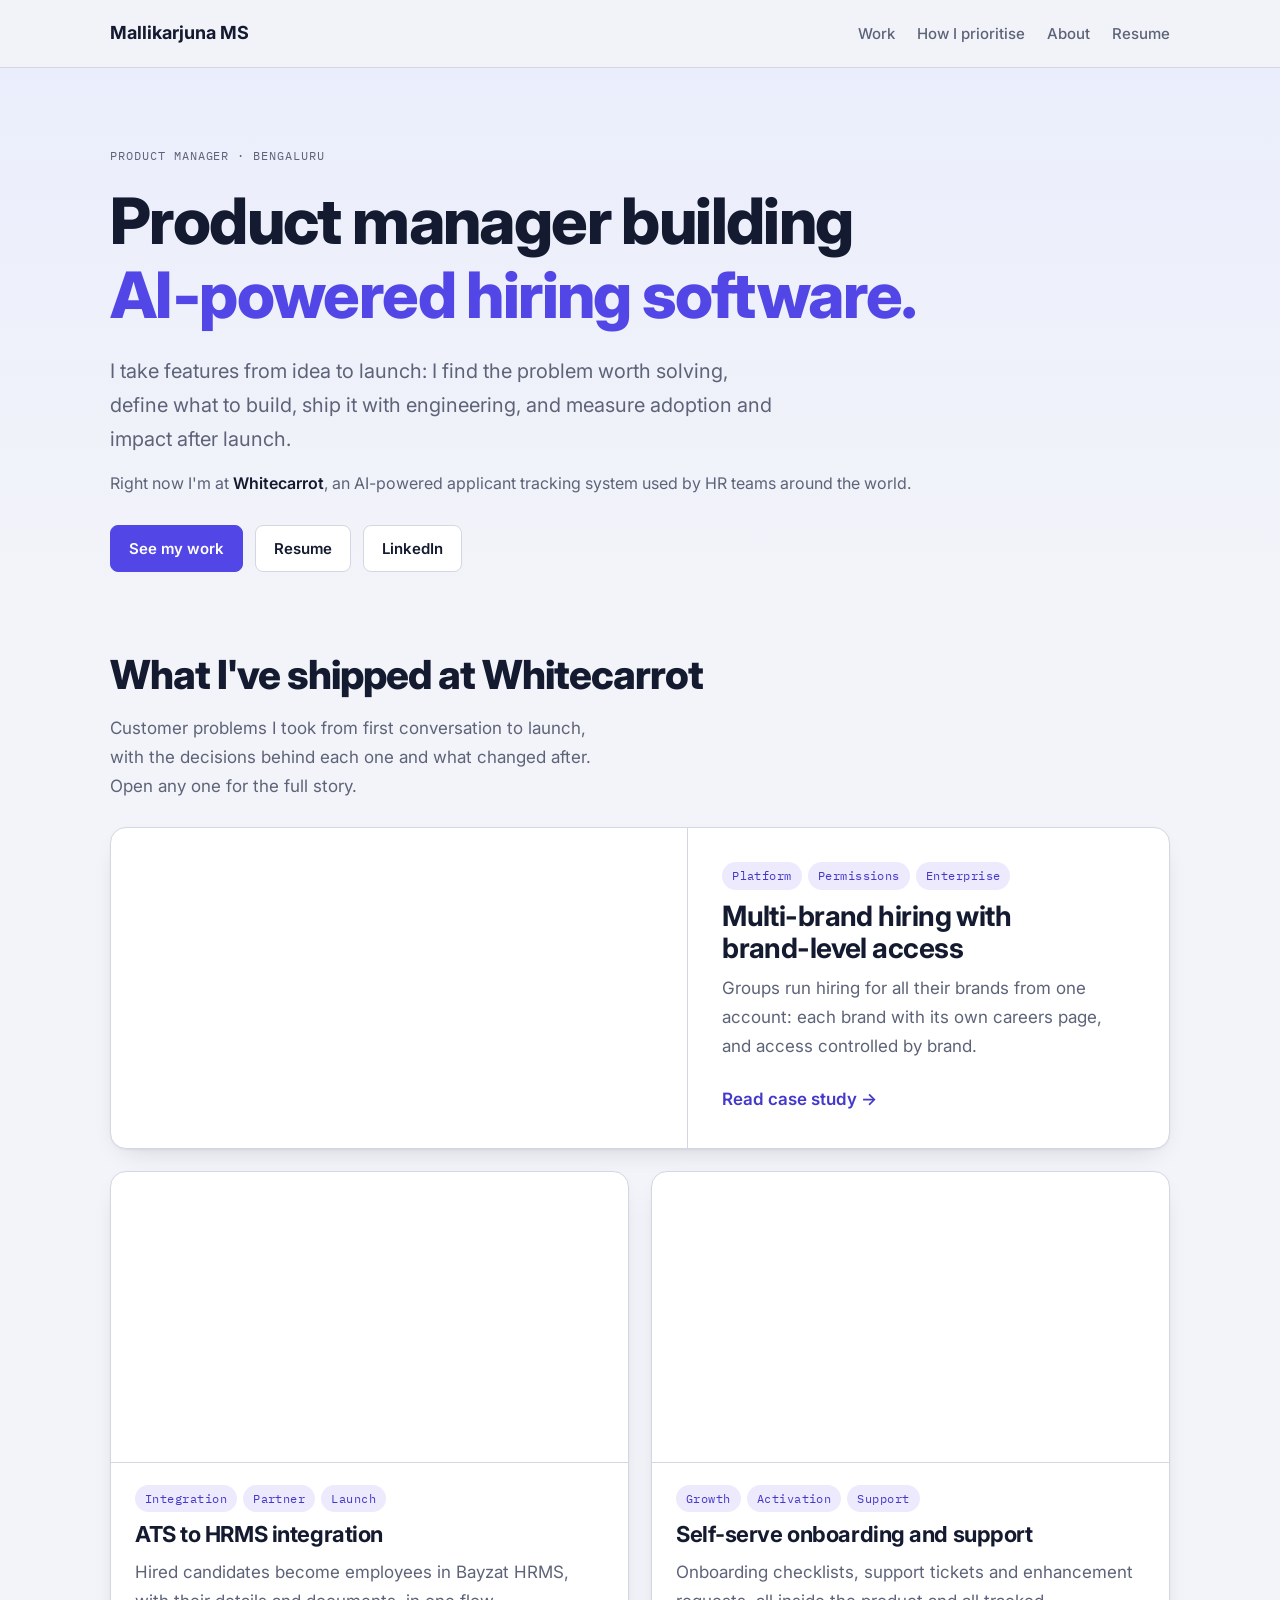
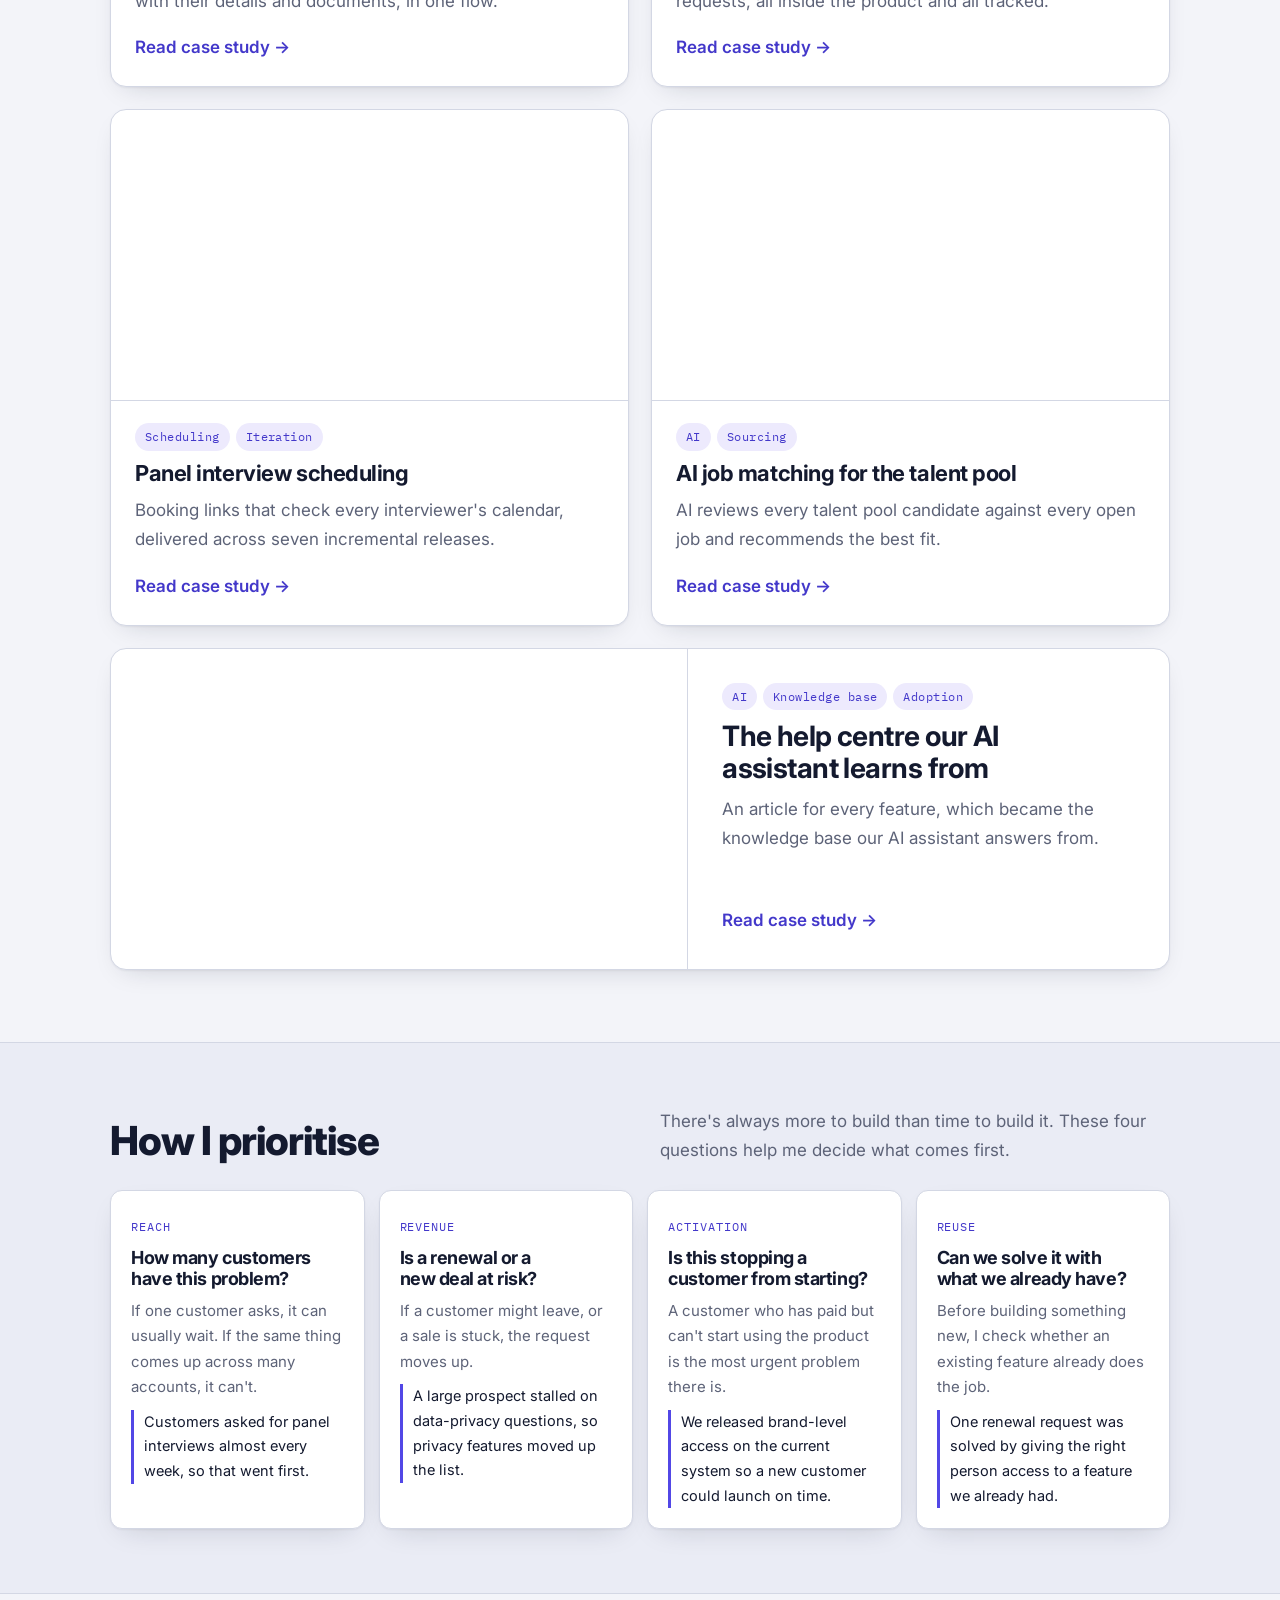
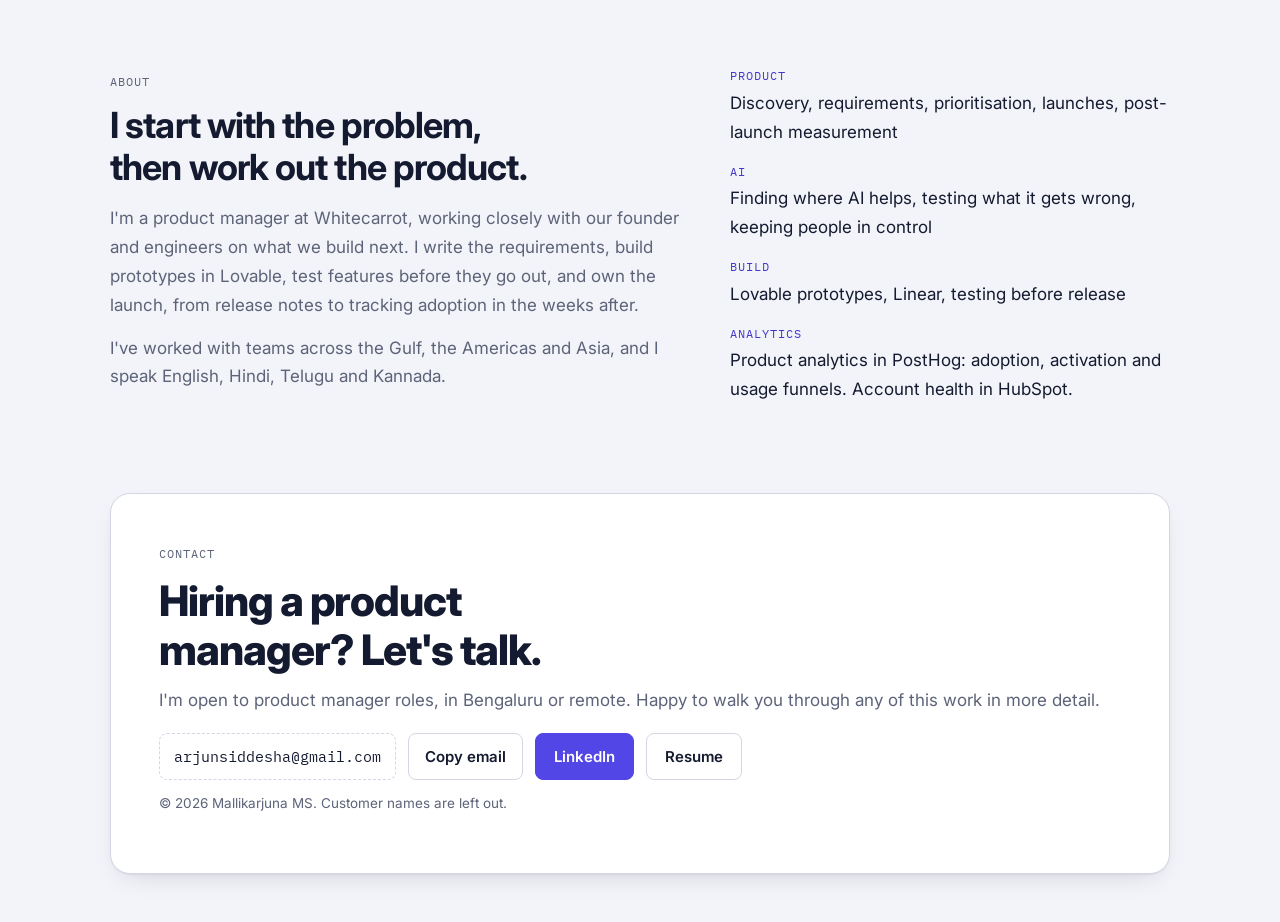
==== index.html @ 6dfa996e "Add files via upload" ====
<!doctype html>
<html lang="en"><head><meta charset="utf-8"><meta name="viewport" content="width=device-width, initial-scale=1, viewport-fit=cover">
<title>Mallikarjuna MS · Product Manager</title>
<meta name="claude:viewport-fit-sides" content="cover">
<meta name="description" content="Product manager building AI-powered hiring software.">
<link rel="preconnect" href="https://fonts.googleapis.com"><link rel="stylesheet" href="https://fonts.googleapis.com/css2?family=Inter:wght@400;500;600;700;800&family=IBM+Plex+Mono:wght@500&display=swap"><link rel="stylesheet" href="style.css">
</head><body><header class="top"><div class="wrap"><nav>
  <a class="me" href="index.html">Mallikarjuna MS</a>
  <ul>
    <li><a href="index.html#work">Work</a></li>
    <li><a href="index.html#prioritise">How I prioritise</a></li>
    <li><a href="index.html#about">About</a></li>
    <li><a href="resume.pdf">Resume</a></li>
  </ul>
</nav></div></header>
<main class="wrap">
<div class="hero">
  <span class="label">Product Manager · Bengaluru</span>
  <h1 style="margin-top:16px">Product manager building <em>AI&#8209;powered hiring software.</em></h1>
  <p class="lede">I take features from idea to launch: I find the problem worth solving, define what to build, ship it with engineering, and measure adoption and impact after launch.</p>
  <p class="now">Right now I'm at <b>Whitecarrot</b>, an AI-powered applicant tracking system used by HR teams around the world.</p>
  <div class="links">
    <a class="btn solid" href="#work">See my work</a>
    <a class="btn" href="resume.pdf">Resume</a>
    <a class="btn" href="https://www.linkedin.com/in/msmallikarjuna/">LinkedIn</a>
  </div>
</div>

<section id="work" style="padding-top:24px">
  <div class="sec-head"><h2>What I've shipped at Whitecarrot</h2><p>Customer problems I took from first conversation to launch, with the decisions behind each one and what changed after. Open any one for the full story.</p></div>
  <div class="cards">
<a class="card feature" href="multi-brand.html"><div class="pic has-img" style="background-image:url(img/brand-1.png)"></div><div class="txt"><div class="tags"><span class="tag">Platform</span><span class="tag">Permissions</span><span class="tag">Enterprise</span></div><h3>Multi-brand hiring with brand-level access</h3><p>Groups run hiring for all their brands from one account: each brand with its own careers page, and access controlled by brand.</p><span class="more">Read case study →</span></div></a>
<a class="card" href="hrms-integration.html"><div class="pic has-img" style="background-image:url(img/hrms-1.png)"></div><div class="txt"><div class="tags"><span class="tag">Integration</span><span class="tag">Partner</span><span class="tag">Launch</span></div><h3>ATS to HRMS integration</h3><p>Hired candidates become employees in Bayzat HRMS, with their details and documents, in one flow.</p><span class="more">Read case study →</span></div></a>
<a class="card" href="self-serve-onboarding.html"><div class="pic has-img" style="background-image:url(img/onb-1.png)"></div><div class="txt"><div class="tags"><span class="tag">Growth</span><span class="tag">Activation</span><span class="tag">Support</span></div><h3>Self-serve onboarding and support</h3><p>Onboarding checklists, support tickets and enhancement requests, all inside the product and all tracked.</p><span class="more">Read case study →</span></div></a>
<a class="card" href="panel-scheduling.html"><div class="pic has-img" style="background-image:url(img/booking-2.png)"></div><div class="txt"><div class="tags"><span class="tag">Scheduling</span><span class="tag">Iteration</span></div><h3>Panel interview scheduling</h3><p>Booking links that check every interviewer's calendar, delivered across seven incremental releases.</p><span class="more">Read case study →</span></div></a>
<a class="card" href="ai-job-matching.html"><div class="pic has-img" style="background-image:url(img/match-2.png)"></div><div class="txt"><div class="tags"><span class="tag">AI</span><span class="tag">Sourcing</span></div><h3>AI job matching for the talent pool</h3><p>AI reviews every talent pool candidate against every open job and recommends the best fit.</p><span class="more">Read case study →</span></div></a>
<a class="card feature" href="help-centre.html"><div class="pic has-img" style="background-image:url(img/help-2.png)"></div><div class="txt"><div class="tags"><span class="tag">AI</span><span class="tag">Knowledge base</span><span class="tag">Adoption</span></div><h3>The help centre our AI assistant learns from</h3><p>An article for every feature, which became the knowledge base our AI assistant answers from.</p><span class="more">Read case study →</span></div></a>
  </div>
</section>

</main>
<div class="band"><div class="wrap"><section id="prioritise" style="padding-top:64px">
  <div class="sec-head"><h2>How I prioritise</h2><p>There's always more to build than time to build it. These four questions help me decide what comes first.</p></div>
  <div class="rules">
    <div class="rule"><span class="label">Reach</span><h3>How many customers have this problem?</h3><p>If one customer asks, it can usually wait. If the same thing comes up across many accounts, it can't.</p><p class="eg">Customers asked for panel interviews almost every week, so that went first.</p></div>
    <div class="rule"><span class="label">Revenue</span><h3>Is a renewal or a new deal at risk?</h3><p>If a customer might leave, or a sale is stuck, the request moves up.</p><p class="eg">A large prospect stalled on data-privacy questions, so privacy features moved up the list.</p></div>
    <div class="rule"><span class="label">Activation</span><h3>Is this stopping a customer from starting?</h3><p>A customer who has paid but can't start using the product is the most urgent problem there is.</p><p class="eg">We released brand-level access on the current system so a new customer could launch on time.</p></div>
    <div class="rule"><span class="label">Reuse</span><h3>Can we solve it with what we already have?</h3><p>Before building something new, I check whether an existing feature already does the job.</p><p class="eg">One renewal request was solved by giving the right person access to a feature we already had.</p></div>
  </div>
</section>

</div></div>
<main class="wrap">
<section id="about">
  <div class="about">
    <div>
      <span class="label">About</span>
      <h2 style="font-size:clamp(26px,3.6vw,36px);margin:10px 0 16px">I start with the problem, then work out the product.</h2>
      <p>I'm a product manager at Whitecarrot, working closely with our founder and engineers on what we build next. I write the requirements, build prototypes in Lovable, test features before they go out, and own the launch, from release notes to tracking adoption in the weeks after.</p>
      <p>I've worked with teams across the Gulf, the Americas and Asia, and I speak English, Hindi, Telugu and Kannada.</p>
    </div>
    <dl>
      <div><dt>Product</dt><dd>Discovery, requirements, prioritisation, launches, post-launch measurement</dd></div>
      <div><dt>AI</dt><dd>Finding where AI helps, testing what it gets wrong, keeping people in control</dd></div>
      <div><dt>Build</dt><dd>Lovable prototypes, Linear, testing before release</dd></div>
      <div><dt>Analytics</dt><dd>Product analytics in PostHog: adoption, activation and usage funnels. Account health in HubSpot.</dd></div>
    </dl>
  </div>
</section>
</main>
<footer id="contact"><div class="wrap end">
  <span class="label">Contact</span>
  <h2 style="margin-top:10px">Hiring a product manager? Let's talk.</h2>
  <p>I'm open to product manager roles, in Bengaluru or remote. Happy to walk you through any of this work in more detail.</p>
  <div class="contact">
    <span class="email" id="email">arjunsiddesha@gmail.com</span>
    <button class="copy" id="copyBtn" type="button">Copy email</button>
    <a class="btn solid" href="https://www.linkedin.com/in/msmallikarjuna/">LinkedIn</a>
    <a class="btn" href="resume.pdf">Resume</a>
  </div>
  <p class="fine">© 2026 Mallikarjuna MS. Customer names are left out.</p>
</div></footer>
<script>
(function(){var b=document.getElementById('copyBtn');if(!b)return;var el=document.getElementById('email');
b.addEventListener('click',function(){function done(){b.textContent='Copied';setTimeout(function(){b.textContent='Copy email'},1600)}
function fb(){var r=document.createRange();r.selectNodeContents(el);var s=getSelection();s.removeAllRanges();s.addRange(r);b.textContent='Selected'}
try{navigator.clipboard.writeText(el.textContent).then(done,fb)}catch(e){fb()}});})();
</script></body></html>
---- style.css ----
/* Layout: home = hero, project card grid, short sections. Case pages = narrow reading column
   with a sticky "On this page" list on wide screens. Paper and teal. */
:root {
  --bg: #f3f4f9;
  --band: #eaecf5;
  --surface: #ffffff;
  --ink: #141a2f;
  --muted: #5d6378;
  --line: #d3d7e4;
  --teal: #5247e6;
  --teal-ink: #4338ca;
  --tint: #edeafd;
  --sky: #e9edfc;
  --amber-tint: #fff3d1;
  --amber: #d98a00;
  --shadow: 0 1px 2px rgba(20,26,47,.05), 0 10px 28px -14px rgba(20,26,47,.22);
  --head: "Inter", system-ui, -apple-system, "Segoe UI", sans-serif;
  --body: "Inter", system-ui, -apple-system, "Segoe UI", sans-serif;
  --mono: "IBM Plex Mono", ui-monospace, Menlo, monospace;
  color-scheme: light;
}

* { box-sizing: border-box; }
html { scroll-behavior: smooth; }
@media (prefers-reduced-motion: reduce) { html { scroll-behavior: auto; } }
body { margin: 0; background: var(--bg); color: var(--ink); font-family: var(--body); font-size: 17px; line-height: 1.7; }
.wrap { max-width: 1100px; margin: 0 auto; padding-left: max(20px, env(safe-area-inset-left, 0px)); padding-right: max(20px, env(safe-area-inset-right, 0px)); }
h1, h2, h3, h4 { font-family: var(--head); margin: 0; line-height: 1.15; text-wrap: balance; letter-spacing: -.015em; }
p { margin: 0 0 14px; }
a { color: var(--teal-ink); text-underline-offset: 3px; }
a:focus-visible, button:focus-visible { outline: 2px solid var(--teal); outline-offset: 3px; border-radius: 4px; }
.label { font-family: var(--mono); font-size: 12px; letter-spacing: .08em; text-transform: uppercase; color: var(--muted); }

/* nav */
.top { border-bottom: 1px solid var(--line); background: var(--bg); }
nav { display: flex; justify-content: space-between; align-items: center; gap: 16px; flex-wrap: wrap; padding-block: 18px; }
nav .me { font-family: var(--head); font-weight: 700; font-size: 18px; color: var(--ink); text-decoration: none; }
nav ul { list-style: none; margin: 0; padding: 0; display: flex; gap: 22px; flex-wrap: wrap; }
nav ul a { color: var(--muted); text-decoration: none; font-weight: 500; font-size: 15px; }
nav ul a:hover, nav ul a[aria-current] { color: var(--ink); }

.btn { display: inline-block; padding: 10px 18px; border-radius: 8px; font-weight: 600; font-size: 15px; text-decoration: none; border: 1.5px solid var(--line); color: var(--ink); background: var(--surface); }
.btn.solid { background: var(--teal); border-color: var(--teal); color: #fff; }
.btn:hover { border-color: var(--teal); }

/* hero */
.hero { padding-block: 72px 56px; }
.hero h1 { font-size: clamp(38px, 6vw, 64px); font-weight: 800; max-width: 14em; }
.hero h1 em { font-style: normal; color: var(--teal); }
.hero .lede { font-size: 20px; color: var(--muted); max-width: 34em; margin-top: 22px; }
.hero .now { font-size: 16px; color: var(--muted); margin-top: 6px; }
.hero .now b { color: var(--ink); font-weight: 600; }
.links { display: flex; gap: 12px; flex-wrap: wrap; margin-top: 28px; }

section { padding-block: 72px 0; }
.sec-head { display: flex; justify-content: space-between; align-items: end; gap: 16px; flex-wrap: wrap; margin-bottom: 26px; }
.sec-head h2 { font-size: clamp(28px, 4vw, 40px); font-weight: 800; }
.sec-head p { color: var(--muted); max-width: 30em; margin: 0; }

/* project cards */
.cards { display: grid; grid-template-columns: 1fr 1fr; gap: 22px; }
.card { display: flex; flex-direction: column; background: var(--surface); border: 1px solid var(--line); border-radius: 16px; overflow: hidden; text-decoration: none; color: var(--ink); min-width: 0; transition: border-color .15s, transform .15s; }
.card:hover { border-color: var(--teal); }
@media (prefers-reduced-motion: no-preference) { .card:hover { transform: translateY(-2px); } }
.card .pic { aspect-ratio: 16 / 9; background: var(--tint); display: grid; place-items: center; border-bottom: 1px solid var(--line); color: var(--teal-ink); font-family: var(--mono); font-size: 12px; letter-spacing: .06em; text-transform: uppercase; text-align: center; padding: 16px; }
.card .txt { padding: 22px 24px 24px; display: flex; flex-direction: column; gap: 10px; flex: 1; }
.card h3 { font-size: 22px; font-weight: 700; }
.card p { color: var(--muted); margin: 0; }
.tags { display: flex; gap: 6px; flex-wrap: wrap; }
.tag { font-family: var(--mono); font-size: 11.5px; letter-spacing: .04em; padding: 3px 9px; border-radius: 999px; background: var(--bg); border: 1px solid var(--line); color: var(--muted); }
.card .more { margin-top: auto; padding-top: 8px; font-weight: 600; color: var(--teal-ink); }
.card.feature { grid-column: 1 / -1; display: grid; grid-template-columns: 1.2fr 1fr; }
.card.feature .pic { aspect-ratio: auto; min-height: 300px; border-bottom: 0; border-right: 1px solid var(--line); }
.card.feature h3 { font-size: 28px; }
.card.feature .txt { justify-content: center; padding: 34px; }

/* prioritise */
.rules { display: grid; grid-template-columns: repeat(4, 1fr); gap: 14px; }
.rule { background: var(--surface); border: 1px solid var(--line); border-radius: 12px; padding: 20px; min-width: 0; }
.rule .label { color: var(--teal-ink); }
.rule h3 { font-size: 18px; margin: 8px 0 8px; }
.rule p { color: var(--muted); font-size: 15px; margin-bottom: 10px; }
.rule .eg { color: var(--ink); font-size: 14.5px; border-left: 3px solid var(--teal); padding-left: 10px; margin: 0; }

/* about */
.about { display: grid; grid-template-columns: minmax(0, 1.3fr) minmax(0, 1fr); gap: 48px; }
.about p { color: var(--muted); }
.about dl { margin: 0; display: grid; gap: 14px; }
.about dt { font-family: var(--mono); font-size: 12px; letter-spacing: .08em; text-transform: uppercase; color: var(--teal-ink); }
.about dd { margin: 2px 0 0; }

footer { margin-top: 96px; border-top: 1px solid var(--line); }
.end { padding-block: 56px 64px; }
.end h2 { font-size: clamp(28px, 4.4vw, 42px); font-weight: 800; max-width: 16em; }
.end p { color: var(--muted); margin-top: 12px; }
.contact { display: flex; gap: 12px; flex-wrap: wrap; align-items: center; margin-top: 18px; }
.email { font-family: var(--mono); font-size: 15px; padding: 10px 14px; border: 1px dashed var(--line); border-radius: 8px; background: var(--surface); user-select: all; }
.copy { font: inherit; font-weight: 600; font-size: 15px; padding: 10px 16px; border-radius: 8px; border: 1.5px solid var(--line); background: var(--surface); color: var(--ink); cursor: pointer; }
.copy:hover { border-color: var(--teal); }
.fine { font-size: 13.5px; color: var(--muted); margin-top: 36px; }

/* ---------- case pages ---------- */
.crumb { padding-top: 36px; font-size: 15px; }
.crumb a { text-decoration: none; font-weight: 600; }
.case-hero { padding-block: 22px 32px; max-width: 820px; }
.case-hero h1 { font-size: clamp(34px, 5.4vw, 54px); font-weight: 800; margin-top: 12px; }
.case-hero .sum { font-size: 20px; color: var(--muted); margin-top: 16px; }
.facts { display: grid; grid-template-columns: repeat(4, minmax(0, 1fr)); gap: 0; border: 1px solid var(--line); border-radius: 12px; background: var(--surface); margin-top: 26px; }
.facts div { padding: 14px 18px; border-right: 1px solid var(--line); min-width: 0; }
.facts div:last-child { border-right: 0; }
.facts dt { font-family: var(--mono); font-size: 11.5px; letter-spacing: .08em; text-transform: uppercase; color: var(--muted); }
.facts dd { margin: 4px 0 0; font-weight: 600; font-size: 15.5px; }
.facts dl { margin: 0; display: contents; }

.shot { margin: 0; }
.slot { aspect-ratio: 16 / 9; border: 1.5px dashed var(--line); border-radius: 14px; background: repeating-linear-gradient(135deg, transparent 0 14px, rgba(15,118,110,.05) 14px 28px), var(--surface); display: grid; place-items: center; text-align: center; padding: 20px; color: var(--muted); max-width: 100%; }
.slot span { font-family: var(--mono); font-size: 12px; letter-spacing: .06em; text-transform: uppercase; display: block; margin-bottom: 6px; color: var(--teal-ink); }
.slot strong { font-family: var(--head); font-size: 17px; color: var(--ink); display: block; max-width: 24em; }
.shot figcaption { font-size: 14px; color: var(--muted); margin-top: 8px; }
.shots2 { display: grid; grid-template-columns: 1fr 1fr; gap: 16px; margin: 8px 0 18px; }

.layout { display: grid; grid-template-columns: 200px minmax(0, 700px); gap: 56px; margin-top: 48px; }
.toc { position: sticky; top: 24px; align-self: start; }
.toc ol { list-style: none; margin: 10px 0 0; padding: 0; border-left: 2px solid var(--line); }
.toc li { margin: 0; }
.toc a { display: block; padding: 6px 0 6px 14px; margin-left: -2px; border-left: 2px solid transparent; color: var(--muted); text-decoration: none; font-size: 15px; }
.toc a:hover { color: var(--ink); border-left-color: var(--teal); }
.content section { padding-block: 0 44px; scroll-margin-top: 20px; }
.content h2 { font-size: 26px; font-weight: 700; margin-bottom: 14px; }
.content ul { margin: 0 0 14px; padding-left: 20px; }
.content li { margin: 6px 0; }
.content li::marker { color: var(--teal); }
.quote { font-family: var(--head); font-weight: 600; font-size: 19px; border-left: 3px solid var(--amber); padding: 2px 0 2px 16px; margin: 4px 0 16px; }
.quote small { display: block; font-family: var(--body); font-weight: 400; font-size: 14px; color: var(--muted); margin-top: 4px; }
.goal { background: var(--tint); border-radius: 12px; padding: 18px 20px; font-size: 18px; }
.goal p:last-child { margin: 0; }
.options { display: grid; gap: 10px; margin-bottom: 14px; }
.opt { display: grid; grid-template-columns: 88px 1fr; gap: 12px; background: var(--surface); border: 1px solid var(--line); border-radius: 10px; padding: 14px 16px; }
.opt .v { font-family: var(--mono); font-size: 12px; letter-spacing: .04em; text-transform: uppercase; color: var(--muted); padding-top: 3px; }
.opt.pick { border-color: var(--teal); background: var(--tint); }
.opt.pick .v { color: var(--teal-ink); }
.opt p { margin: 0; }
.opt b { display: block; }
.rulelist { counter-reset: r; list-style: none; padding: 0 !important; }
.rulelist li { counter-increment: r; display: grid; grid-template-columns: 34px 1fr; gap: 8px; margin: 12px 0 !important; }
.rulelist li::before { content: counter(r); font-family: var(--mono); font-size: 13px; color: var(--teal-ink); background: var(--tint); border-radius: 6px; width: 26px; height: 26px; display: grid; place-items: center; }
.impact { display: grid; gap: 10px; margin-bottom: 14px; }
.impact div { background: var(--surface); border: 1px solid var(--line); border-radius: 10px; padding: 14px 18px; }
.impact b { font-family: var(--head); font-size: 20px; display: block; }
.impact span { color: var(--muted); font-size: 15px; }
.lesson { background: var(--amber-tint); border-radius: 12px; padding: 18px 20px; }
.lesson ul { margin: 0; }
.next { margin-top: 24px; border-top: 1px solid var(--line); padding-top: 32px; display: flex; justify-content: space-between; gap: 16px; flex-wrap: wrap; }
.next a { display: block; text-decoration: none; color: var(--ink); background: var(--surface); border: 1px solid var(--line); border-radius: 12px; padding: 18px 22px; min-width: 0; flex: 1 1 280px; }
.next a:hover { border-color: var(--teal); }
.next a.r { text-align: right; }
.next small { display: block; font-family: var(--mono); font-size: 12px; letter-spacing: .06em; text-transform: uppercase; color: var(--muted); }
.next b { font-family: var(--head); font-size: 19px; }

@media (max-width: 900px) {
  .rules { grid-template-columns: 1fr 1fr; }
  .card.feature { grid-template-columns: 1fr; }
  .card.feature .pic { min-height: 0; aspect-ratio: 16 / 9; border-right: 0; border-bottom: 1px solid var(--line); }
  .layout { grid-template-columns: 1fr; gap: 0; margin-top: 32px; }
  .toc { position: static; margin-bottom: 32px; }
  .facts { grid-template-columns: 1fr 1fr; }
  .facts div:nth-child(2) { border-right: 0; }
  .facts div:nth-child(-n+2) { border-bottom: 1px solid var(--line); }
}
@media (max-width: 640px) {
  .cards, .rules, .about, .shots2 { grid-template-columns: 1fr; }
  .hero { padding-block: 48px 40px; }
  .opt { grid-template-columns: 1fr; gap: 4px; }
}

/* contrast pass */
body { font-weight: 400; }
.card, .rule, .facts, .impact div, .opt, .next a { box-shadow: var(--shadow); }
.card .pic { background: linear-gradient(160deg, var(--sky), var(--tint)); color: var(--teal-ink); }
.hero { position: relative; }
.band { background: var(--band); border-block: 1px solid var(--line); margin-top: 72px; }
.band > .wrap > section { padding-block: 64px; }
.tag { background: var(--tint); border-color: transparent; color: var(--teal-ink); }
.label { color: var(--muted); }
.btn { border-color: var(--line); }
.btn.solid:hover { background: #4338ca; border-color: #4338ca; }
.slot { border-color: #b9c4cd; }
.content p, .content li { color: var(--ink); }
.quote small, .shot figcaption, .impact span { color: var(--muted); }

/* Whitecarrot look */
body { background: linear-gradient(180deg, var(--sky) 0, var(--bg) 620px) no-repeat, var(--bg); color: var(--ink); -webkit-font-smoothing: antialiased; }
.top { background: transparent; }
h1, h2, h3, h4 { letter-spacing: -.025em; }
.hero h1 { font-weight: 800; }
.top { background: rgba(255,255,255,.92); }
.goal { background: var(--sky); border: 1px solid #dfe6ff; }
.opt.pick { background: var(--tint); border-color: var(--teal); }
.rulelist li::before { background: var(--tint); color: var(--teal-ink); }
.slot { background: repeating-linear-gradient(135deg, transparent 0 14px, rgba(82,71,230,.05) 14px 28px), var(--surface); }

/* design polish */
.top { position: sticky; top: 0; z-index: 30; background: rgba(243,244,249,.86); backdrop-filter: saturate(160%) blur(10px); -webkit-backdrop-filter: saturate(160%) blur(10px); }
.glance { display: grid; grid-template-columns: repeat(3, minmax(0, 1fr)); gap: 0; margin-top: 16px; background: var(--surface); border: 1px solid var(--line); border-radius: 12px; box-shadow: var(--shadow); overflow: hidden; }
.glance > div { padding: 18px 20px; border-right: 1px solid var(--line); min-width: 0; }
.glance > div:last-child { border-right: 0; background: var(--tint); }
.glance p { margin: 6px 0 0; font-size: 15.5px; line-height: 1.55; }
.glance .label { color: var(--teal-ink); }
.content h2 { display: flex; align-items: center; gap: 12px; }
.content h2::before { content: ""; width: 4px; height: 22px; border-radius: 2px; background: var(--teal); flex: none; }
.card .more { transition: gap .15s; display: inline-flex; gap: 6px; }
.card:hover .more { gap: 10px; }
.card h3 { letter-spacing: -.02em; }
.hero .label, .case-hero .tags { margin-bottom: 4px; }
.end { background: var(--surface); border: 1px solid var(--line); border-radius: 20px; box-shadow: var(--shadow); padding: 44px clamp(22px, 4vw, 48px) !important; margin-block: 0 48px; }
footer { border-top: 0; margin-top: 88px; }
footer .wrap.end { max-width: 1060px; }
.toc a:hover, .toc a:focus-visible { background: var(--tint); border-radius: 0 6px 6px 0; }
@media (max-width: 900px) { .glance { grid-template-columns: 1fr; } .glance > div { border-right: 0; border-bottom: 1px solid var(--line); } .glance > div:last-child { border-bottom: 0; } }

/* real screenshots */
.shot-img { display: block; width: 100%; height: auto; border-radius: 14px; border: 1px solid var(--line); box-shadow: var(--shadow); background: var(--surface); }
.shots2 { align-items: start; }
.card .pic.has-img { background-size: cover; background-position: top left; background-repeat: no-repeat; }
.card.feature .pic.has-img { min-height: 320px; }

.shots2 { grid-template-columns: 1fr !important; gap: 22px; }
.shots2 .shot-img { max-height: 620px; width: auto; max-width: 100%; margin: 0 auto; }

.shot-img{max-height:620px;width:auto!important;max-width:100%;margin-left:auto;margin-right:auto;display:block}

h3.sub{font-size:17px;margin:26px 0 8px;letter-spacing:-.01em}
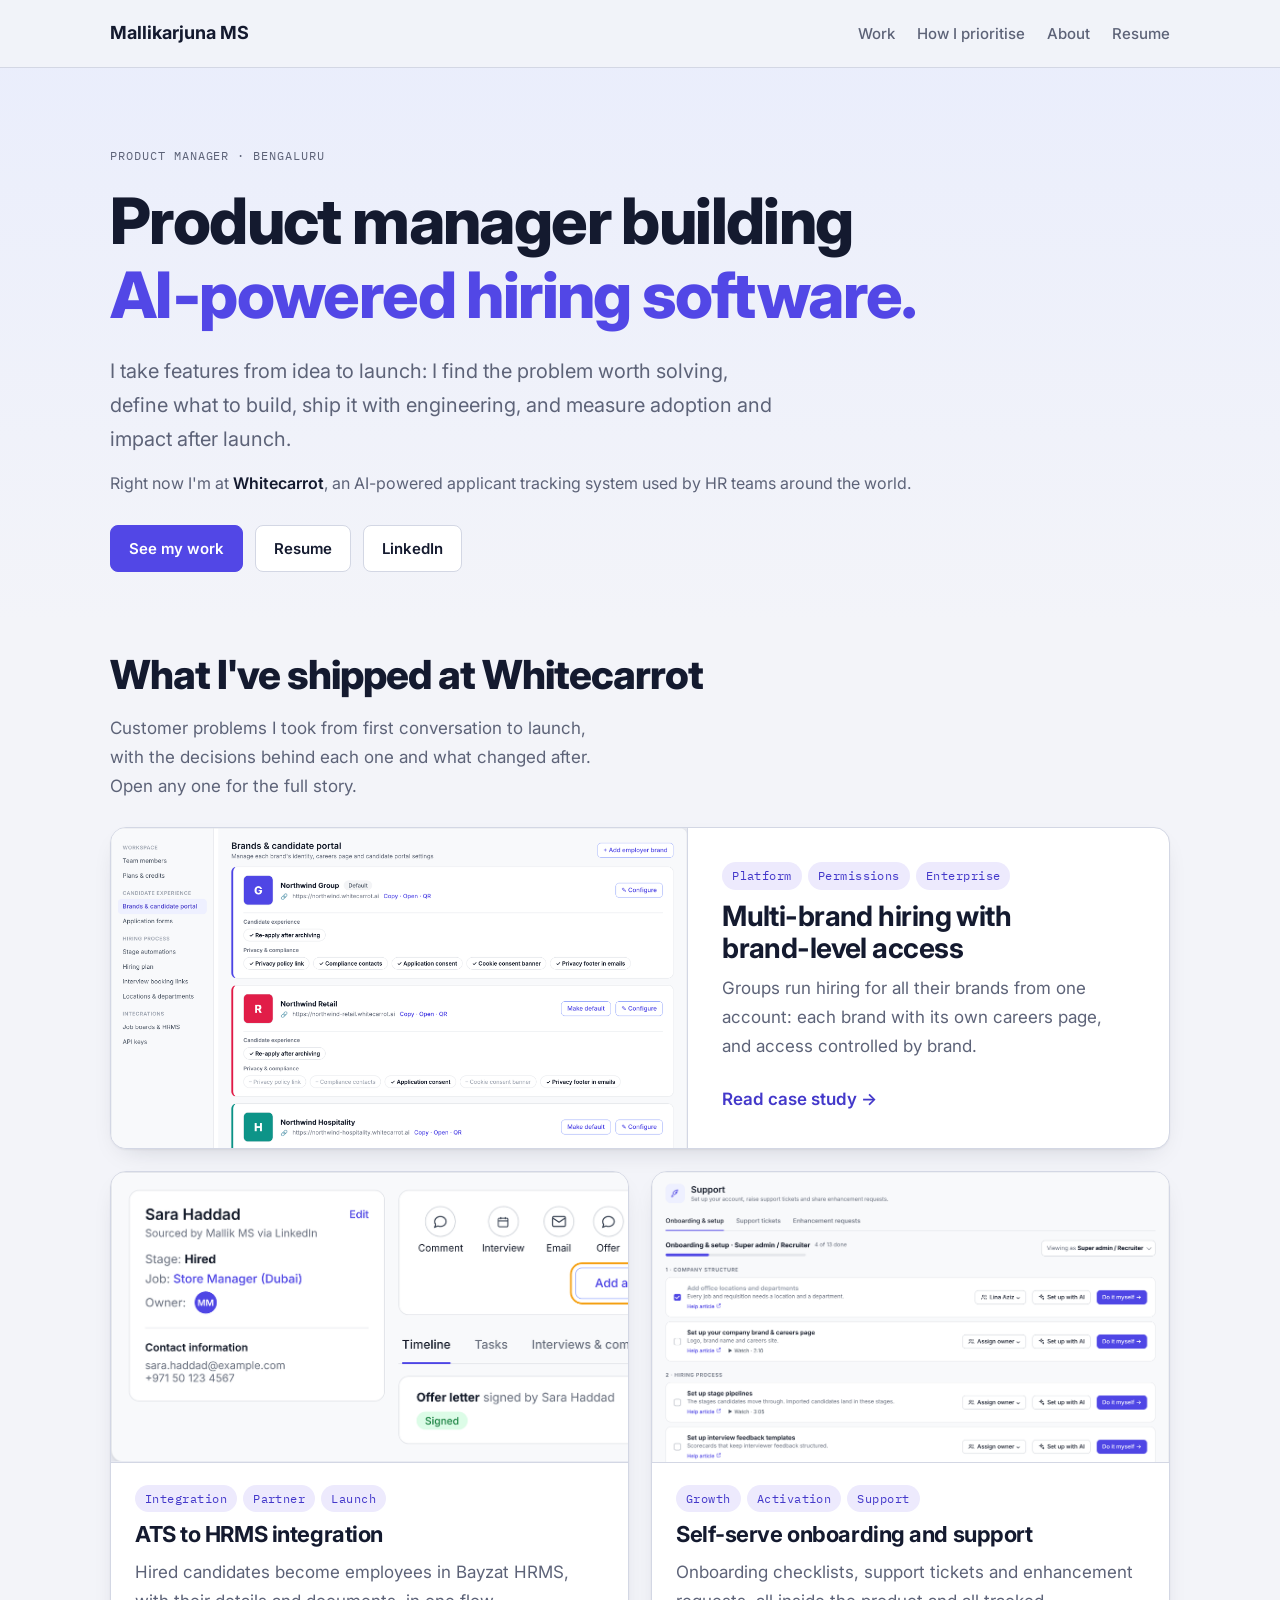
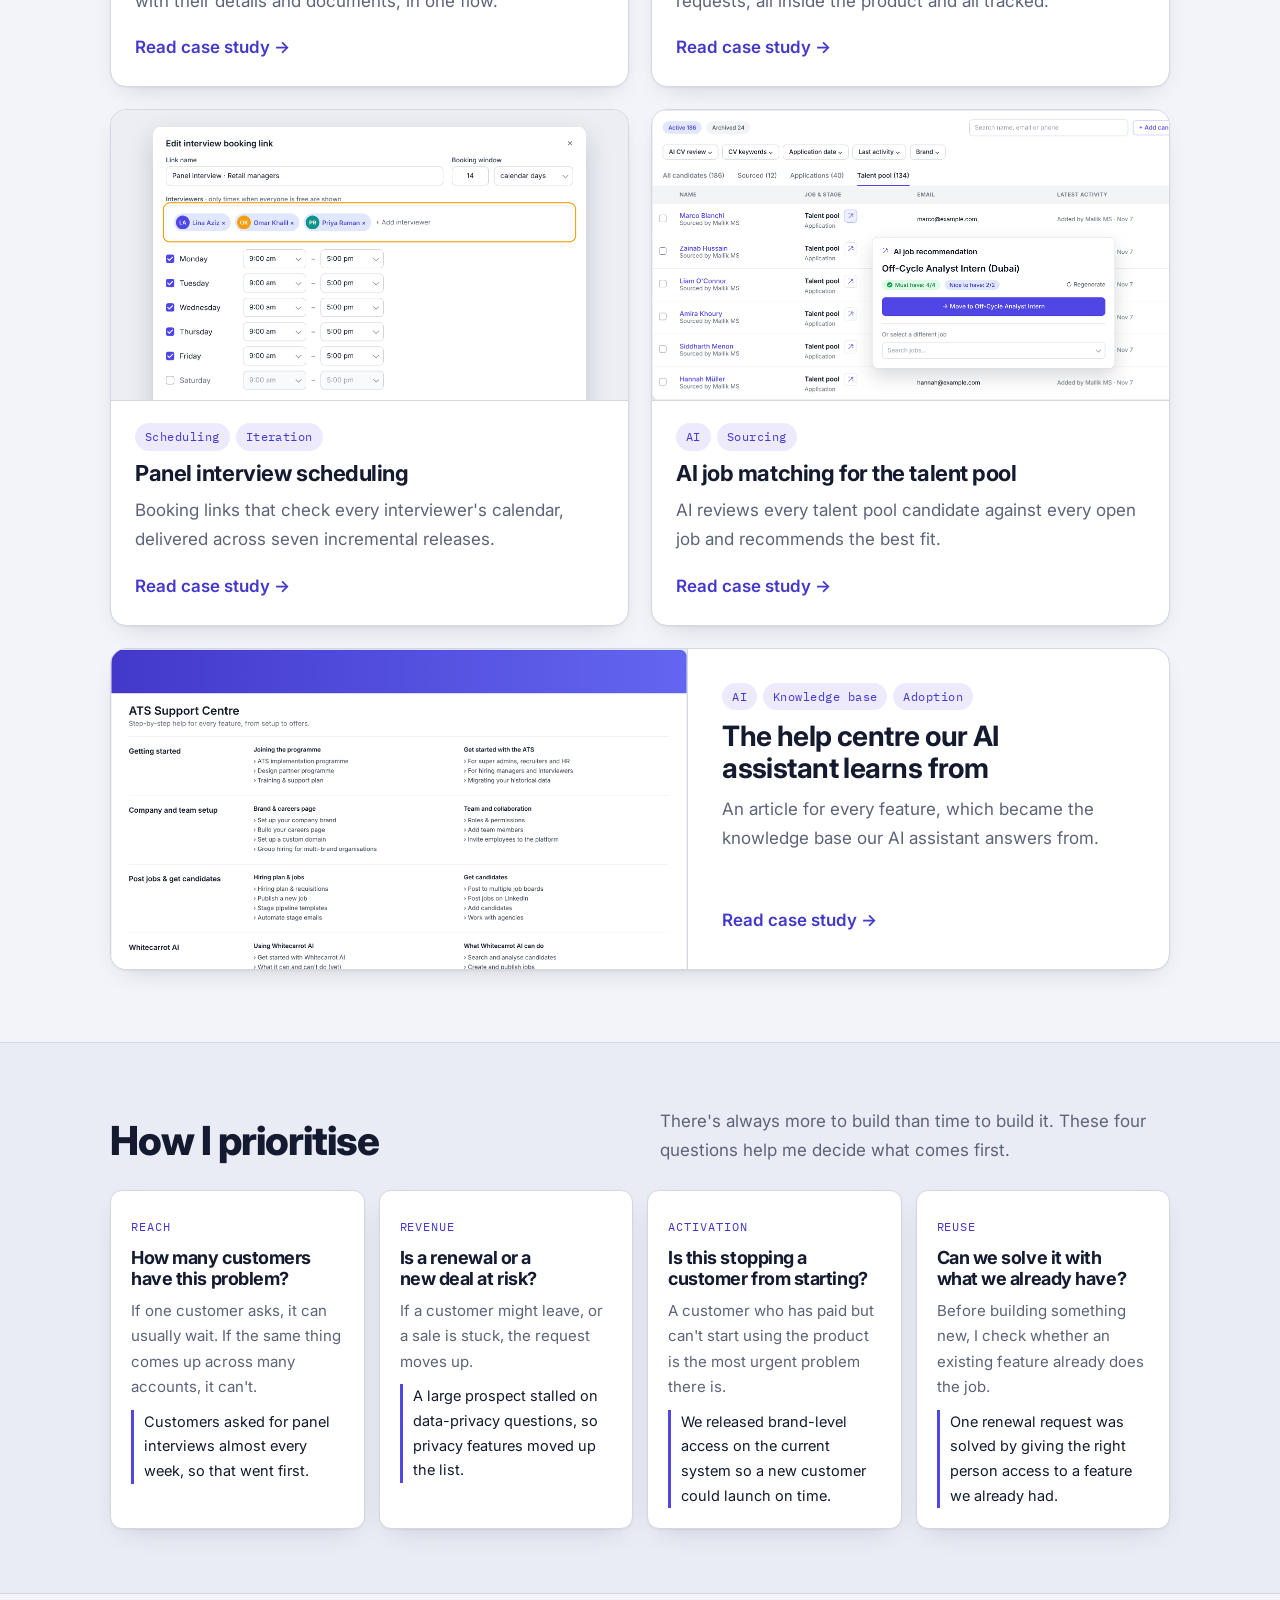
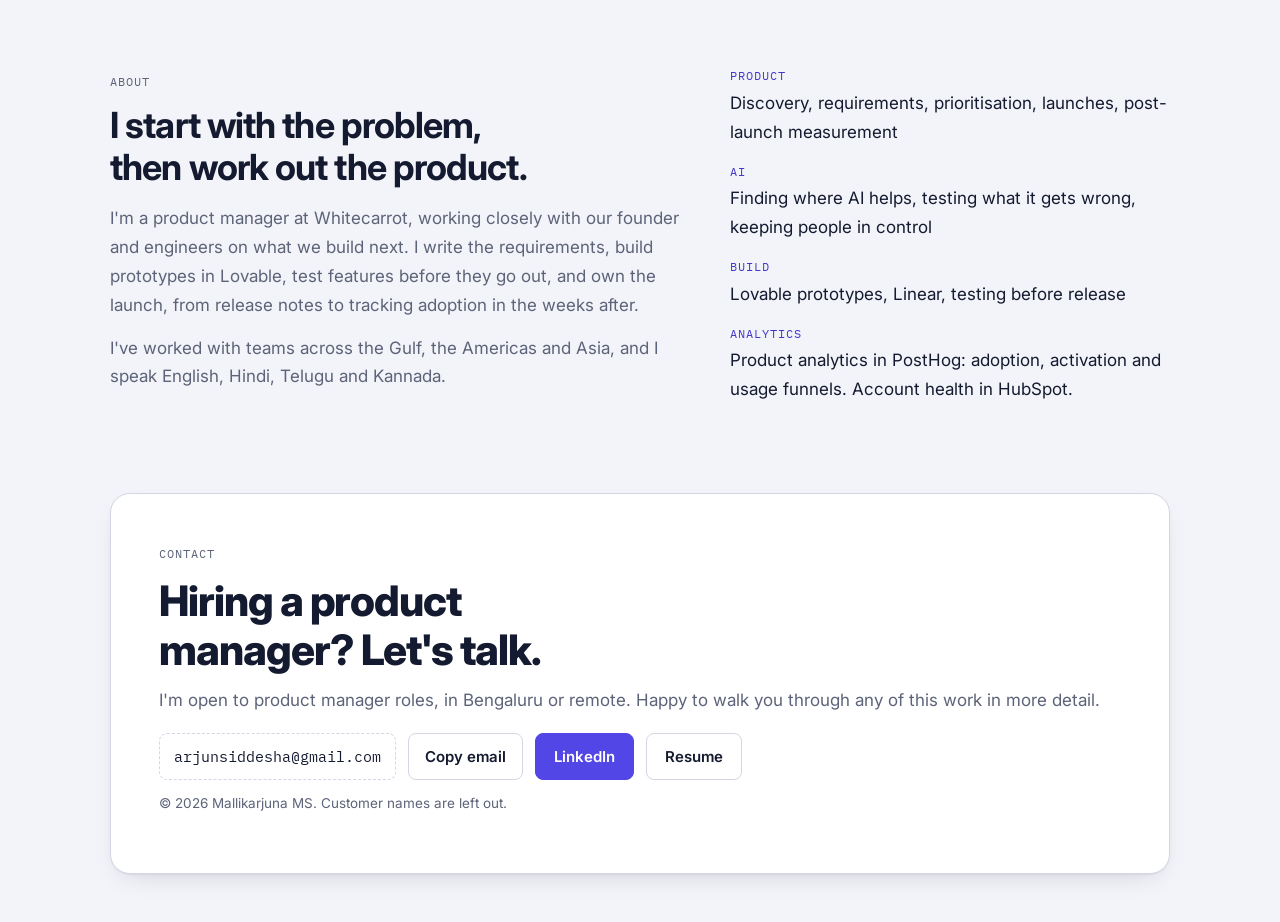
==== commit 30e2fead: "Add files via upload" ====
--- a/index.html
+++ b/index.html
@@ -29,12 +29,12 @@
 <section id="work" style="padding-top:24px">
   <div class="sec-head"><h2>What I've shipped at Whitecarrot</h2><p>Customer problems I took from first conversation to launch, with the decisions behind each one and what changed after. Open any one for the full story.</p></div>
   <div class="cards">
-<a class="card feature" href="multi-brand.html"><div class="pic has-img" style="background-image:url(img/brand-1.png)"></div><div class="txt"><div class="tags"><span class="tag">Platform</span><span class="tag">Permissions</span><span class="tag">Enterprise</span></div><h3>Multi-brand hiring with brand-level access</h3><p>Groups run hiring for all their brands from one account: each brand with its own careers page, and access controlled by brand.</p><span class="more">Read case study →</span></div></a>
-<a class="card" href="hrms-integration.html"><div class="pic has-img" style="background-image:url(img/hrms-1.png)"></div><div class="txt"><div class="tags"><span class="tag">Integration</span><span class="tag">Partner</span><span class="tag">Launch</span></div><h3>ATS to HRMS integration</h3><p>Hired candidates become employees in Bayzat HRMS, with their details and documents, in one flow.</p><span class="more">Read case study →</span></div></a>
-<a class="card" href="self-serve-onboarding.html"><div class="pic has-img" style="background-image:url(img/onb-1.png)"></div><div class="txt"><div class="tags"><span class="tag">Growth</span><span class="tag">Activation</span><span class="tag">Support</span></div><h3>Self-serve onboarding and support</h3><p>Onboarding checklists, support tickets and enhancement requests, all inside the product and all tracked.</p><span class="more">Read case study →</span></div></a>
-<a class="card" href="panel-scheduling.html"><div class="pic has-img" style="background-image:url(img/booking-2.png)"></div><div class="txt"><div class="tags"><span class="tag">Scheduling</span><span class="tag">Iteration</span></div><h3>Panel interview scheduling</h3><p>Booking links that check every interviewer's calendar, delivered across seven incremental releases.</p><span class="more">Read case study →</span></div></a>
-<a class="card" href="ai-job-matching.html"><div class="pic has-img" style="background-image:url(img/match-2.png)"></div><div class="txt"><div class="tags"><span class="tag">AI</span><span class="tag">Sourcing</span></div><h3>AI job matching for the talent pool</h3><p>AI reviews every talent pool candidate against every open job and recommends the best fit.</p><span class="more">Read case study →</span></div></a>
-<a class="card feature" href="help-centre.html"><div class="pic has-img" style="background-image:url(img/help-2.png)"></div><div class="txt"><div class="tags"><span class="tag">AI</span><span class="tag">Knowledge base</span><span class="tag">Adoption</span></div><h3>The help centre our AI assistant learns from</h3><p>An article for every feature, which became the knowledge base our AI assistant answers from.</p><span class="more">Read case study →</span></div></a>
+<a class="card feature" href="multi-brand.html"><div class="pic has-img" style="background-image:url(brand-1.png)"></div><div class="txt"><div class="tags"><span class="tag">Platform</span><span class="tag">Permissions</span><span class="tag">Enterprise</span></div><h3>Multi-brand hiring with brand-level access</h3><p>Groups run hiring for all their brands from one account: each brand with its own careers page, and access controlled by brand.</p><span class="more">Read case study →</span></div></a>
+<a class="card" href="hrms-integration.html"><div class="pic has-img" style="background-image:url(hrms-1.png)"></div><div class="txt"><div class="tags"><span class="tag">Integration</span><span class="tag">Partner</span><span class="tag">Launch</span></div><h3>ATS to HRMS integration</h3><p>Hired candidates become employees in Bayzat HRMS, with their details and documents, in one flow.</p><span class="more">Read case study →</span></div></a>
+<a class="card" href="self-serve-onboarding.html"><div class="pic has-img" style="background-image:url(onb-1.png)"></div><div class="txt"><div class="tags"><span class="tag">Growth</span><span class="tag">Activation</span><span class="tag">Support</span></div><h3>Self-serve onboarding and support</h3><p>Onboarding checklists, support tickets and enhancement requests, all inside the product and all tracked.</p><span class="more">Read case study →</span></div></a>
+<a class="card" href="panel-scheduling.html"><div class="pic has-img" style="background-image:url(booking-2.png)"></div><div class="txt"><div class="tags"><span class="tag">Scheduling</span><span class="tag">Iteration</span></div><h3>Panel interview scheduling</h3><p>Booking links that check every interviewer's calendar, delivered across seven incremental releases.</p><span class="more">Read case study →</span></div></a>
+<a class="card" href="ai-job-matching.html"><div class="pic has-img" style="background-image:url(match-2.png)"></div><div class="txt"><div class="tags"><span class="tag">AI</span><span class="tag">Sourcing</span></div><h3>AI job matching for the talent pool</h3><p>AI reviews every talent pool candidate against every open job and recommends the best fit.</p><span class="more">Read case study →</span></div></a>
+<a class="card feature" href="help-centre.html"><div class="pic has-img" style="background-image:url(help-2.png)"></div><div class="txt"><div class="tags"><span class="tag">AI</span><span class="tag">Knowledge base</span><span class="tag">Adoption</span></div><h3>The help centre our AI assistant learns from</h3><p>An article for every feature, which became the knowledge base our AI assistant answers from.</p><span class="more">Read case study →</span></div></a>
   </div>
 </section>
 
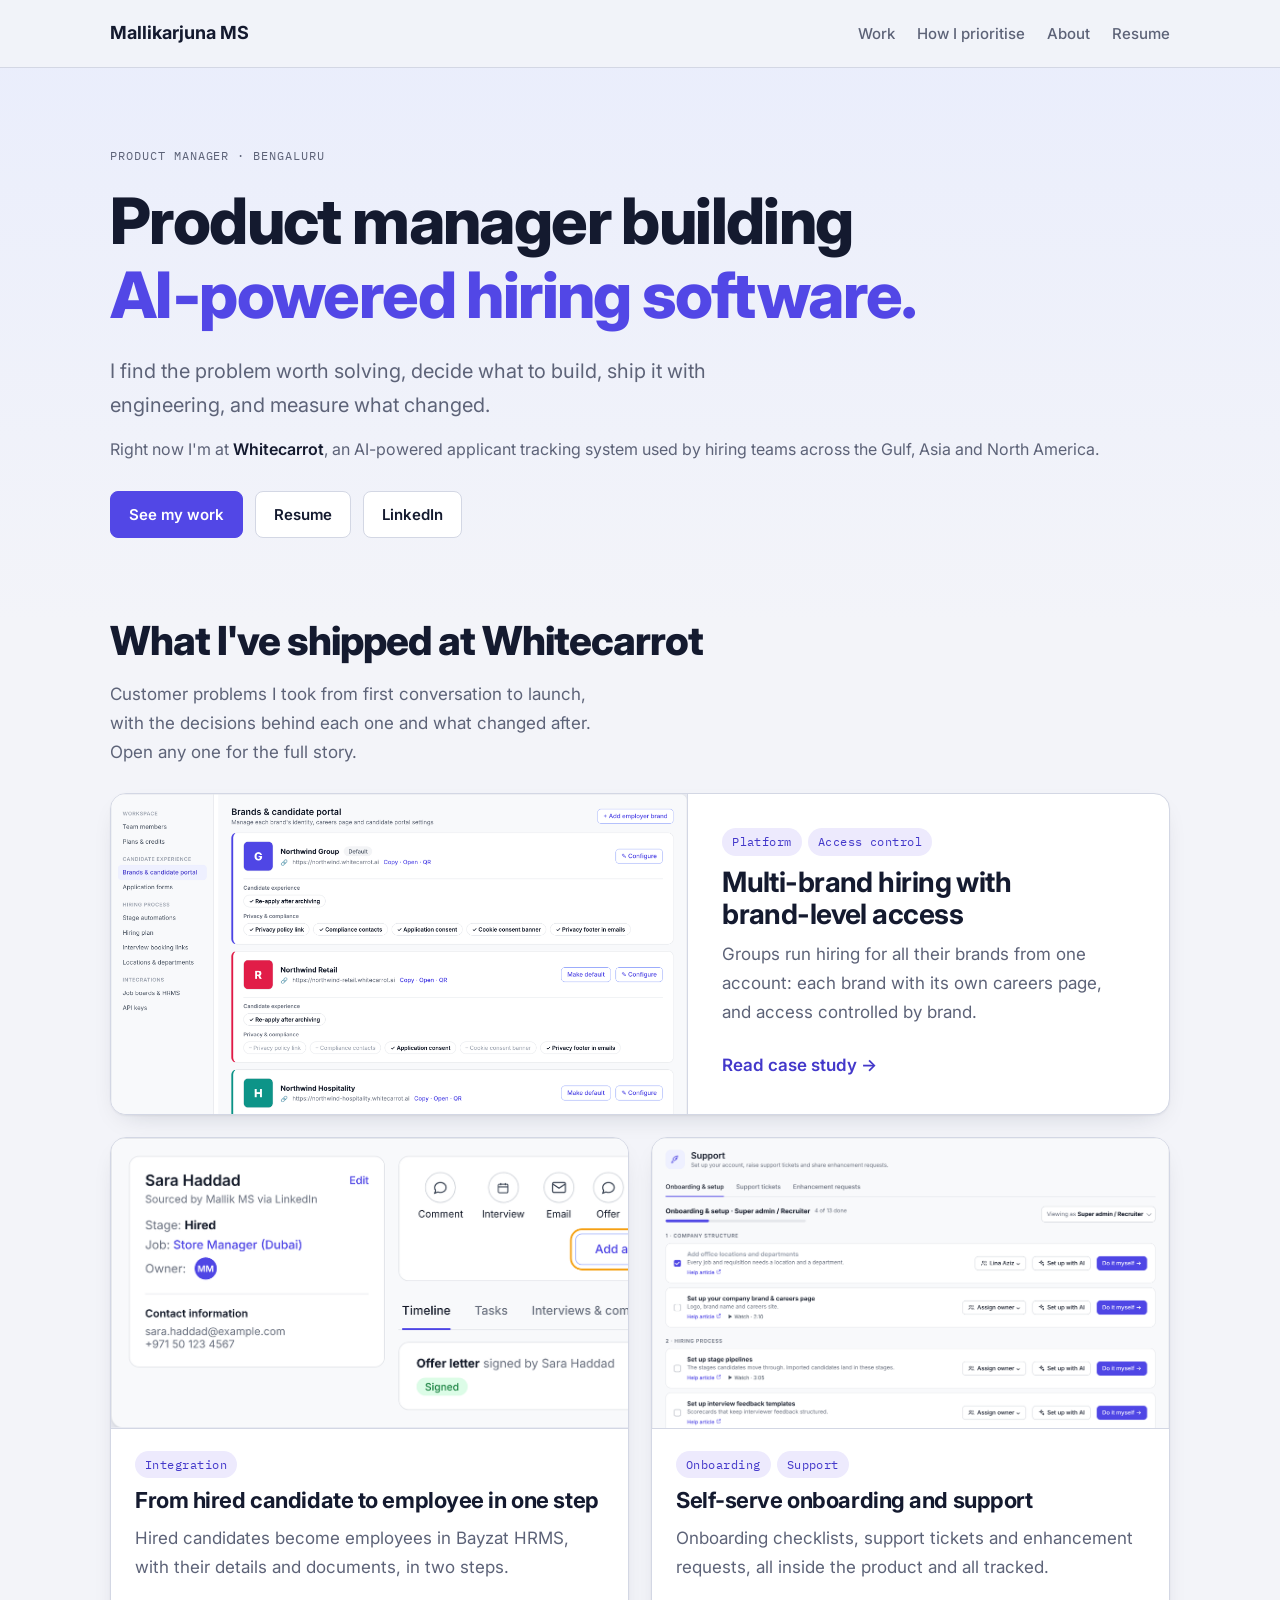
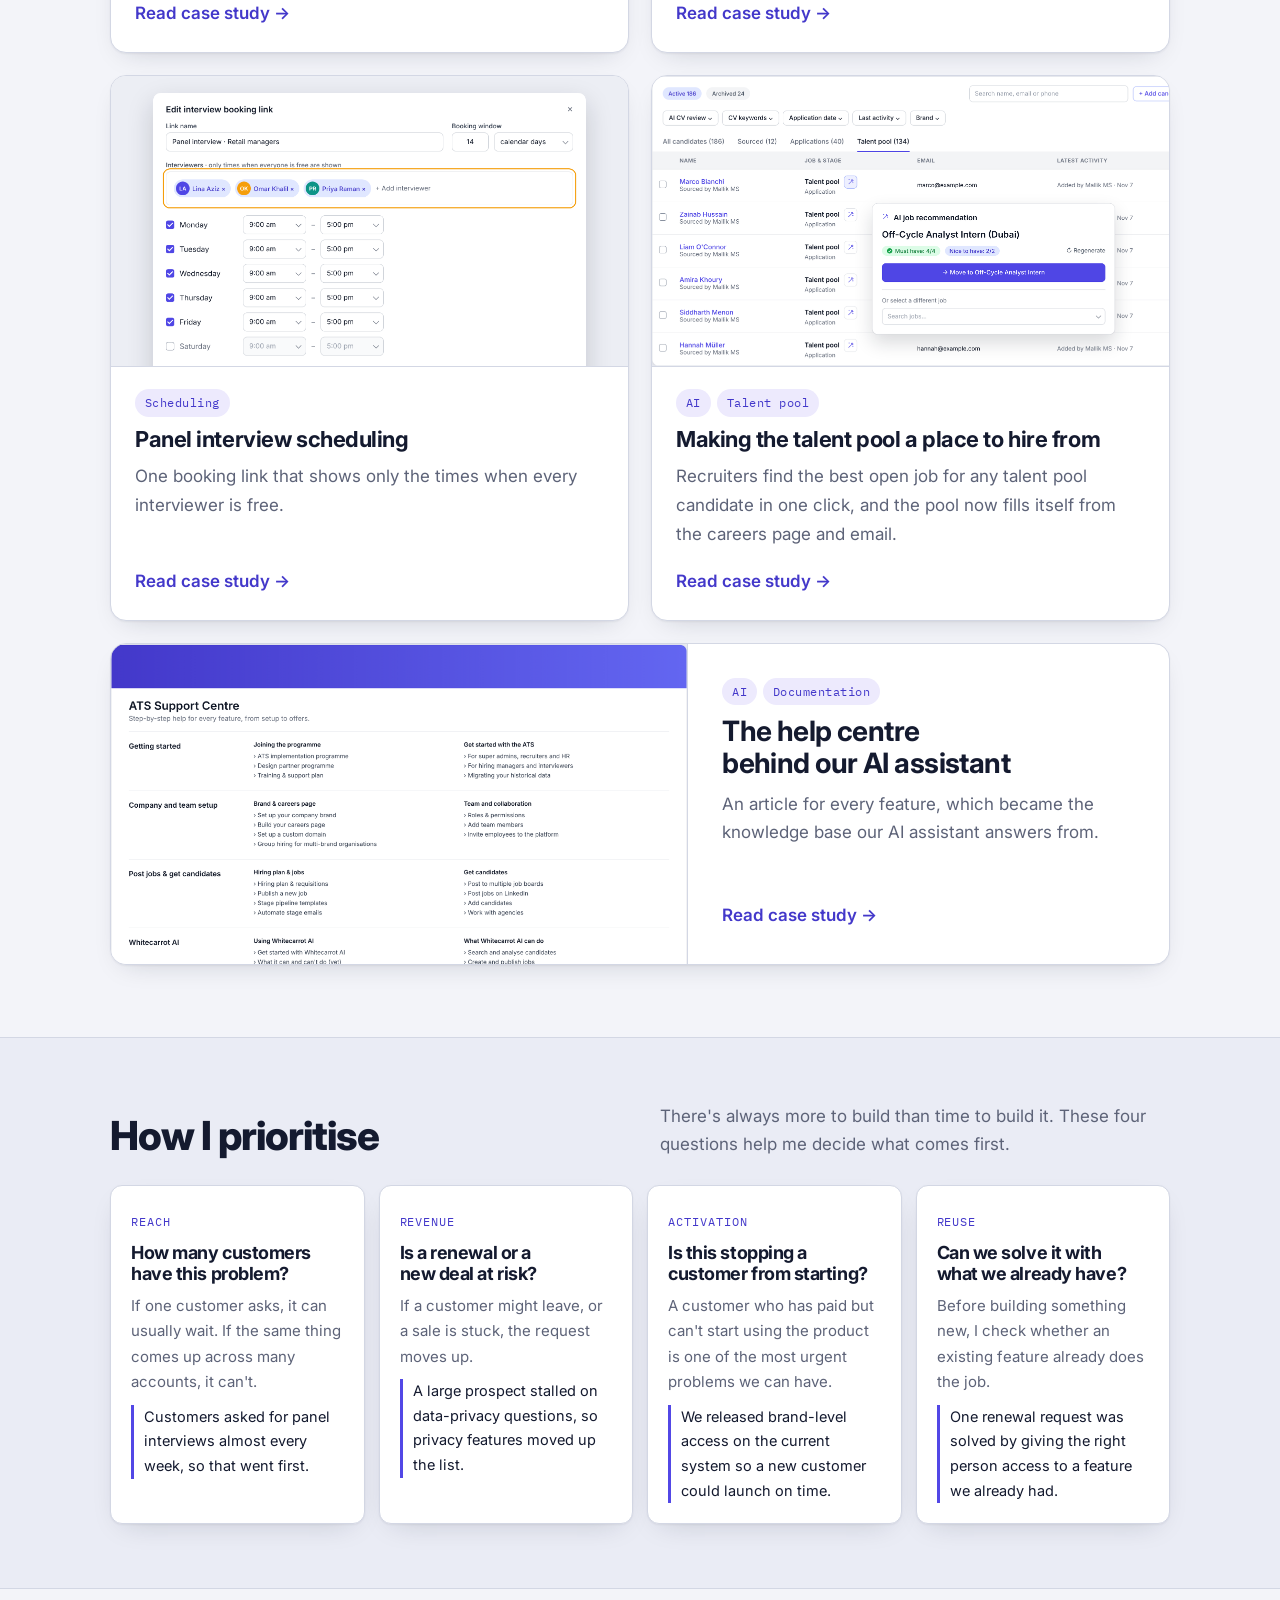
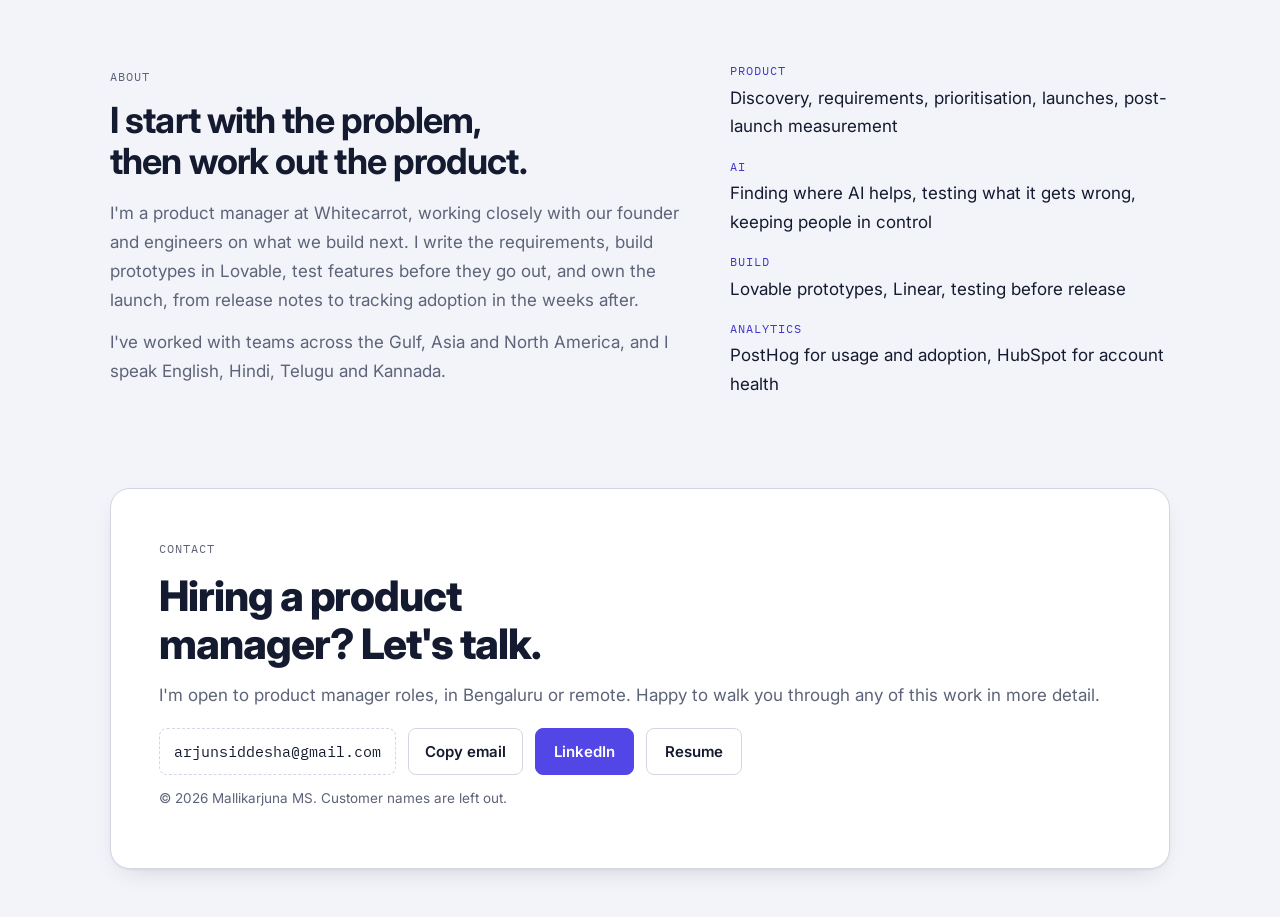
==== commit 6034d179: "Add files via upload" ====
--- a/index.html
+++ b/index.html
@@ -1,7 +1,6 @@
 <!doctype html>
 <html lang="en"><head><meta charset="utf-8"><meta name="viewport" content="width=device-width, initial-scale=1, viewport-fit=cover">
 <title>Mallikarjuna MS · Product Manager</title>
-<meta name="claude:viewport-fit-sides" content="cover">
 <meta name="description" content="Product manager building AI-powered hiring software.">
 <link rel="preconnect" href="https://fonts.googleapis.com"><link rel="stylesheet" href="https://fonts.googleapis.com/css2?family=Inter:wght@400;500;600;700;800&family=IBM+Plex+Mono:wght@500&display=swap"><link rel="stylesheet" href="style.css">
 </head><body><header class="top"><div class="wrap"><nav>
@@ -17,8 +16,8 @@
 <div class="hero">
   <span class="label">Product Manager · Bengaluru</span>
   <h1 style="margin-top:16px">Product manager building <em>AI&#8209;powered hiring software.</em></h1>
-  <p class="lede">I take features from idea to launch: I find the problem worth solving, define what to build, ship it with engineering, and measure adoption and impact after launch.</p>
-  <p class="now">Right now I'm at <b>Whitecarrot</b>, an AI-powered applicant tracking system used by HR teams around the world.</p>
+  <p class="lede">I find the problem worth solving, decide what to build, ship it with engineering, and measure what changed.</p>
+  <p class="now">Right now I'm at <b>Whitecarrot</b>, an AI-powered applicant tracking system used by hiring teams across the Gulf, Asia and North America.</p>
   <div class="links">
     <a class="btn solid" href="#work">See my work</a>
     <a class="btn" href="resume.pdf">Resume</a>
@@ -29,12 +28,12 @@
 <section id="work" style="padding-top:24px">
   <div class="sec-head"><h2>What I've shipped at Whitecarrot</h2><p>Customer problems I took from first conversation to launch, with the decisions behind each one and what changed after. Open any one for the full story.</p></div>
   <div class="cards">
-<a class="card feature" href="multi-brand.html"><div class="pic has-img" style="background-image:url(brand-1.png)"></div><div class="txt"><div class="tags"><span class="tag">Platform</span><span class="tag">Permissions</span><span class="tag">Enterprise</span></div><h3>Multi-brand hiring with brand-level access</h3><p>Groups run hiring for all their brands from one account: each brand with its own careers page, and access controlled by brand.</p><span class="more">Read case study →</span></div></a>
-<a class="card" href="hrms-integration.html"><div class="pic has-img" style="background-image:url(hrms-1.png)"></div><div class="txt"><div class="tags"><span class="tag">Integration</span><span class="tag">Partner</span><span class="tag">Launch</span></div><h3>ATS to HRMS integration</h3><p>Hired candidates become employees in Bayzat HRMS, with their details and documents, in one flow.</p><span class="more">Read case study →</span></div></a>
-<a class="card" href="self-serve-onboarding.html"><div class="pic has-img" style="background-image:url(onb-1.png)"></div><div class="txt"><div class="tags"><span class="tag">Growth</span><span class="tag">Activation</span><span class="tag">Support</span></div><h3>Self-serve onboarding and support</h3><p>Onboarding checklists, support tickets and enhancement requests, all inside the product and all tracked.</p><span class="more">Read case study →</span></div></a>
-<a class="card" href="panel-scheduling.html"><div class="pic has-img" style="background-image:url(booking-2.png)"></div><div class="txt"><div class="tags"><span class="tag">Scheduling</span><span class="tag">Iteration</span></div><h3>Panel interview scheduling</h3><p>Booking links that check every interviewer's calendar, delivered across seven incremental releases.</p><span class="more">Read case study →</span></div></a>
-<a class="card" href="ai-job-matching.html"><div class="pic has-img" style="background-image:url(match-2.png)"></div><div class="txt"><div class="tags"><span class="tag">AI</span><span class="tag">Sourcing</span></div><h3>AI job matching for the talent pool</h3><p>AI reviews every talent pool candidate against every open job and recommends the best fit.</p><span class="more">Read case study →</span></div></a>
-<a class="card feature" href="help-centre.html"><div class="pic has-img" style="background-image:url(help-2.png)"></div><div class="txt"><div class="tags"><span class="tag">AI</span><span class="tag">Knowledge base</span><span class="tag">Adoption</span></div><h3>The help centre our AI assistant learns from</h3><p>An article for every feature, which became the knowledge base our AI assistant answers from.</p><span class="more">Read case study →</span></div></a>
+<a class="card feature" href="multi-brand.html"><div class="pic has-img" style="background-image:url(brand-1.png)"></div><div class="txt"><div class="tags"><span class="tag">Platform</span><span class="tag">Access control</span></div><h3>Multi-brand hiring with brand-level access</h3><p>Groups run hiring for all their brands from one account: each brand with its own careers page, and access controlled by brand.</p><span class="more">Read case study →</span></div></a>
+<a class="card" href="hrms-integration.html"><div class="pic has-img" style="background-image:url(hrms-1.png)"></div><div class="txt"><div class="tags"><span class="tag">Integration</span></div><h3>From hired candidate to employee in one step</h3><p>Hired candidates become employees in Bayzat HRMS, with their details and documents, in two steps.</p><span class="more">Read case study →</span></div></a>
+<a class="card" href="self-serve-onboarding.html"><div class="pic has-img" style="background-image:url(onb-1.png)"></div><div class="txt"><div class="tags"><span class="tag">Onboarding</span><span class="tag">Support</span></div><h3>Self-serve onboarding and support</h3><p>Onboarding checklists, support tickets and enhancement requests, all inside the product and all tracked.</p><span class="more">Read case study →</span></div></a>
+<a class="card" href="panel-scheduling.html"><div class="pic has-img" style="background-image:url(booking-2.png)"></div><div class="txt"><div class="tags"><span class="tag">Scheduling</span></div><h3>Panel interview scheduling</h3><p>One booking link that shows only the times when every interviewer is free.</p><span class="more">Read case study →</span></div></a>
+<a class="card" href="ai-job-matching.html"><div class="pic has-img" style="background-image:url(match-2.png)"></div><div class="txt"><div class="tags"><span class="tag">AI</span><span class="tag">Talent pool</span></div><h3>Making the talent pool a place to hire from</h3><p>Recruiters find the best open job for any talent pool candidate in one click, and the pool now fills itself from the careers page and email.</p><span class="more">Read case study →</span></div></a>
+<a class="card feature" href="help-centre.html"><div class="pic has-img" style="background-image:url(help-2.png)"></div><div class="txt"><div class="tags"><span class="tag">AI</span><span class="tag">Documentation</span></div><h3>The help centre behind our AI assistant</h3><p>An article for every feature, which became the knowledge base our AI assistant answers from.</p><span class="more">Read case study →</span></div></a>
   </div>
 </section>
 
@@ -44,7 +43,7 @@
   <div class="rules">
     <div class="rule"><span class="label">Reach</span><h3>How many customers have this problem?</h3><p>If one customer asks, it can usually wait. If the same thing comes up across many accounts, it can't.</p><p class="eg">Customers asked for panel interviews almost every week, so that went first.</p></div>
     <div class="rule"><span class="label">Revenue</span><h3>Is a renewal or a new deal at risk?</h3><p>If a customer might leave, or a sale is stuck, the request moves up.</p><p class="eg">A large prospect stalled on data-privacy questions, so privacy features moved up the list.</p></div>
-    <div class="rule"><span class="label">Activation</span><h3>Is this stopping a customer from starting?</h3><p>A customer who has paid but can't start using the product is the most urgent problem there is.</p><p class="eg">We released brand-level access on the current system so a new customer could launch on time.</p></div>
+    <div class="rule"><span class="label">Activation</span><h3>Is this stopping a customer from starting?</h3><p>A customer who has paid but can't start using the product is one of the most urgent problems we can have.</p><p class="eg">We released brand-level access on the current system so a new customer could launch on time.</p></div>
     <div class="rule"><span class="label">Reuse</span><h3>Can we solve it with what we already have?</h3><p>Before building something new, I check whether an existing feature already does the job.</p><p class="eg">One renewal request was solved by giving the right person access to a feature we already had.</p></div>
   </div>
 </section>
@@ -57,13 +56,13 @@
       <span class="label">About</span>
       <h2 style="font-size:clamp(26px,3.6vw,36px);margin:10px 0 16px">I start with the problem, then work out the product.</h2>
       <p>I'm a product manager at Whitecarrot, working closely with our founder and engineers on what we build next. I write the requirements, build prototypes in Lovable, test features before they go out, and own the launch, from release notes to tracking adoption in the weeks after.</p>
-      <p>I've worked with teams across the Gulf, the Americas and Asia, and I speak English, Hindi, Telugu and Kannada.</p>
+      <p>I've worked with teams across the Gulf, Asia and North America, and I speak English, Hindi, Telugu and Kannada.</p>
     </div>
     <dl>
       <div><dt>Product</dt><dd>Discovery, requirements, prioritisation, launches, post-launch measurement</dd></div>
       <div><dt>AI</dt><dd>Finding where AI helps, testing what it gets wrong, keeping people in control</dd></div>
       <div><dt>Build</dt><dd>Lovable prototypes, Linear, testing before release</dd></div>
-      <div><dt>Analytics</dt><dd>Product analytics in PostHog: adoption, activation and usage funnels. Account health in HubSpot.</dd></div>
+      <div><dt>Analytics</dt><dd>PostHog for usage and adoption, HubSpot for account health</dd></div>
     </dl>
   </div>
 </section>
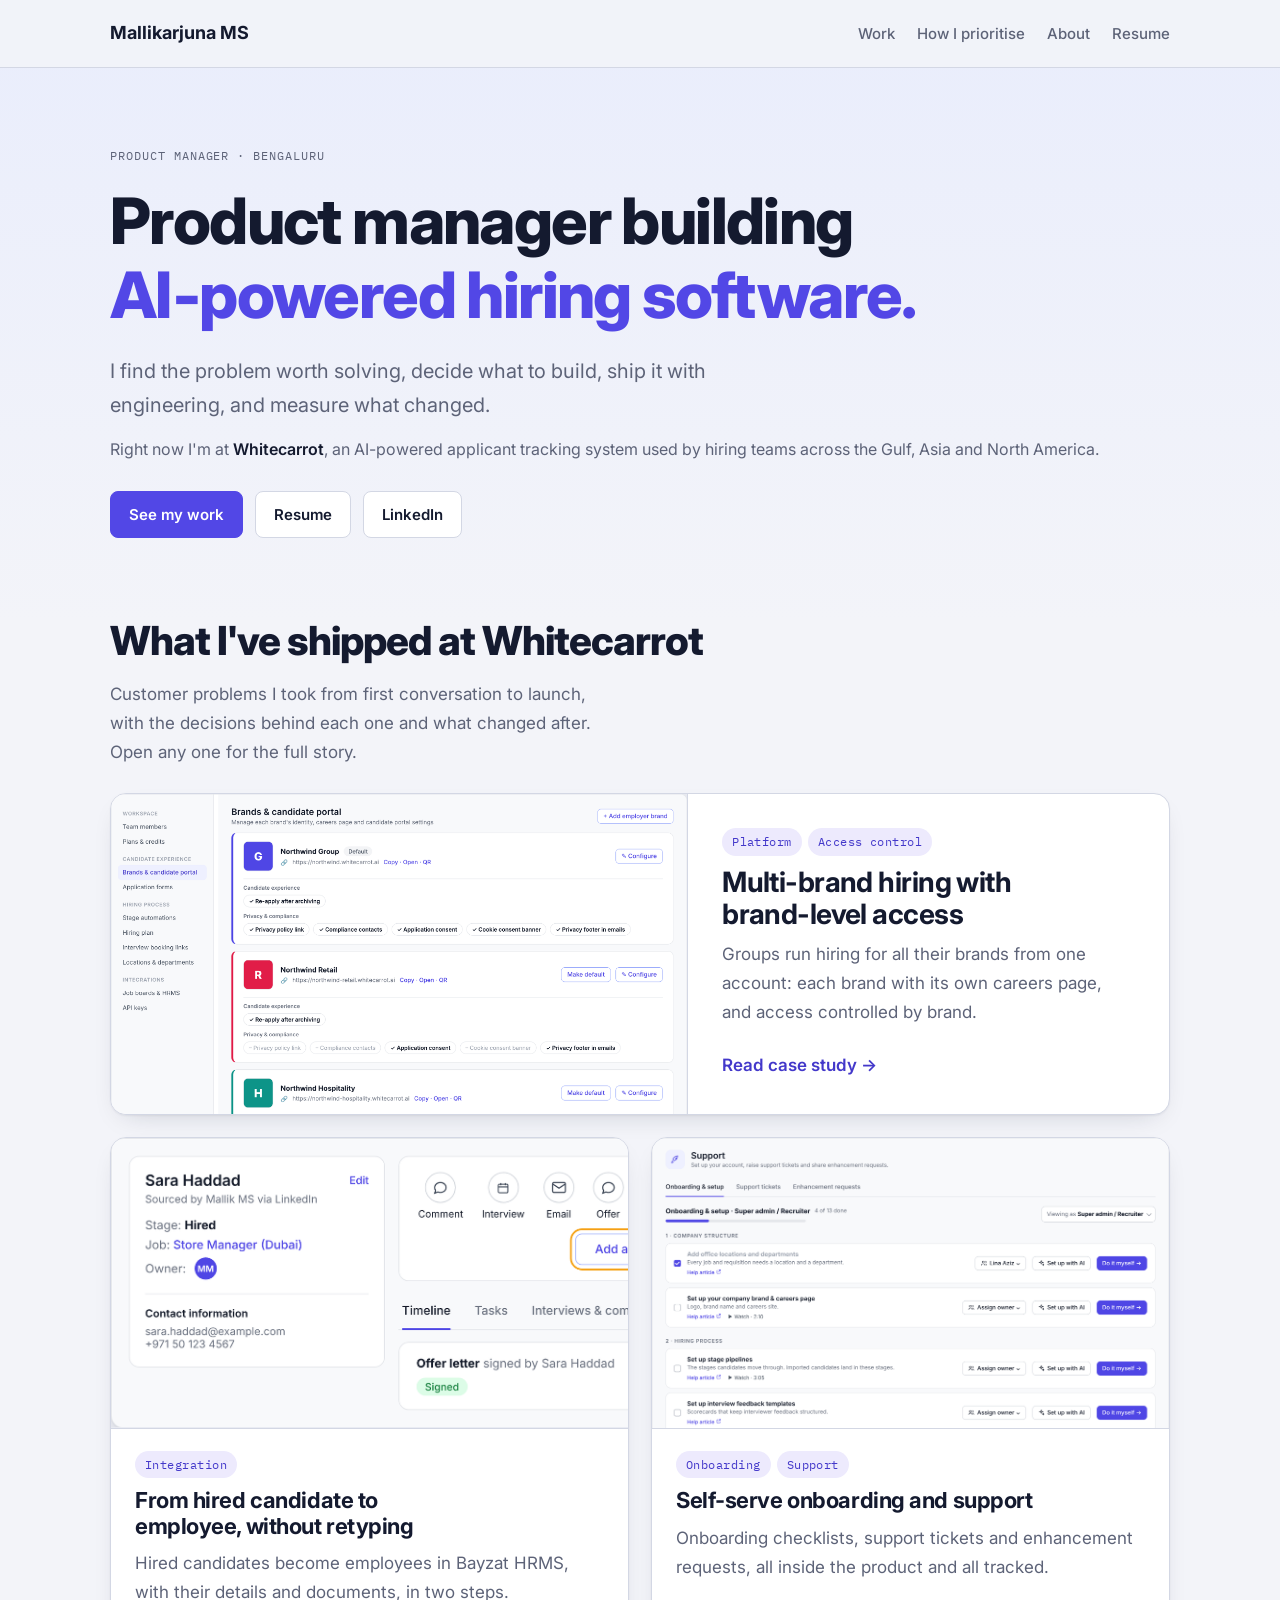
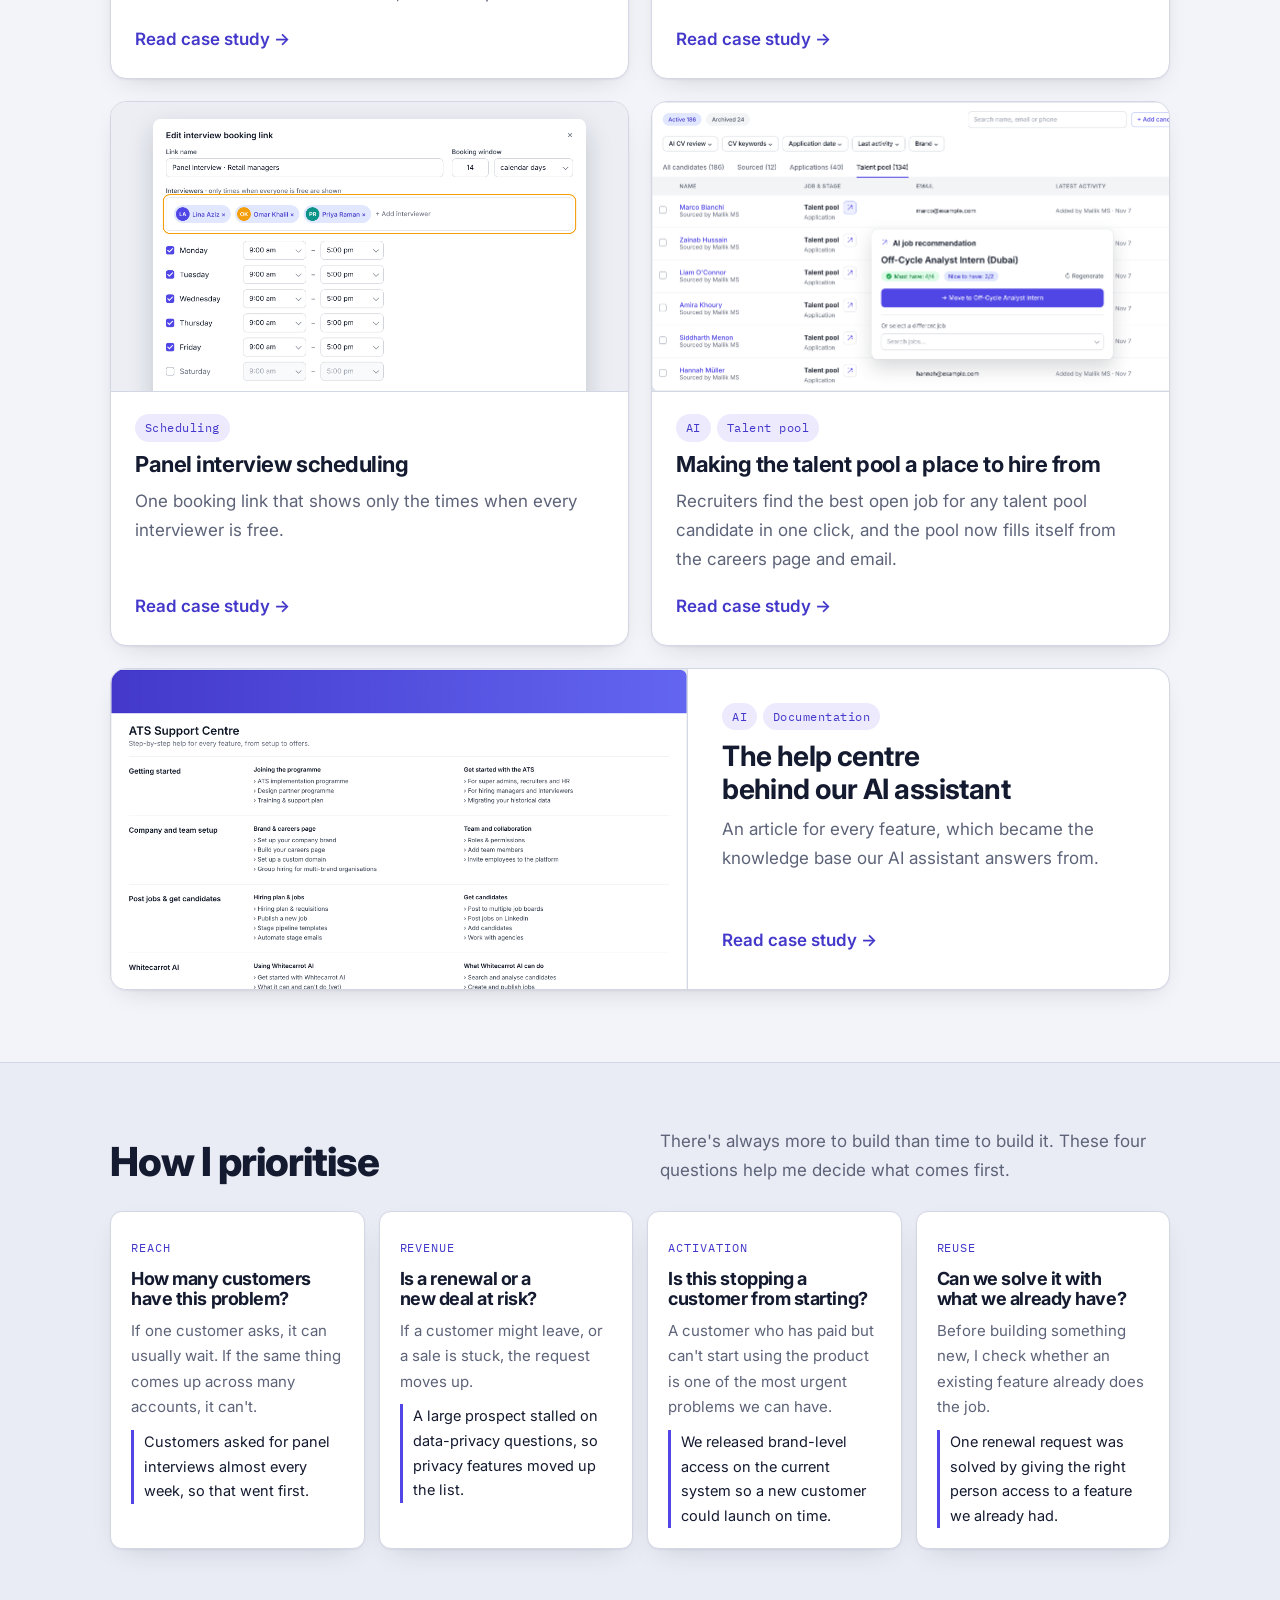
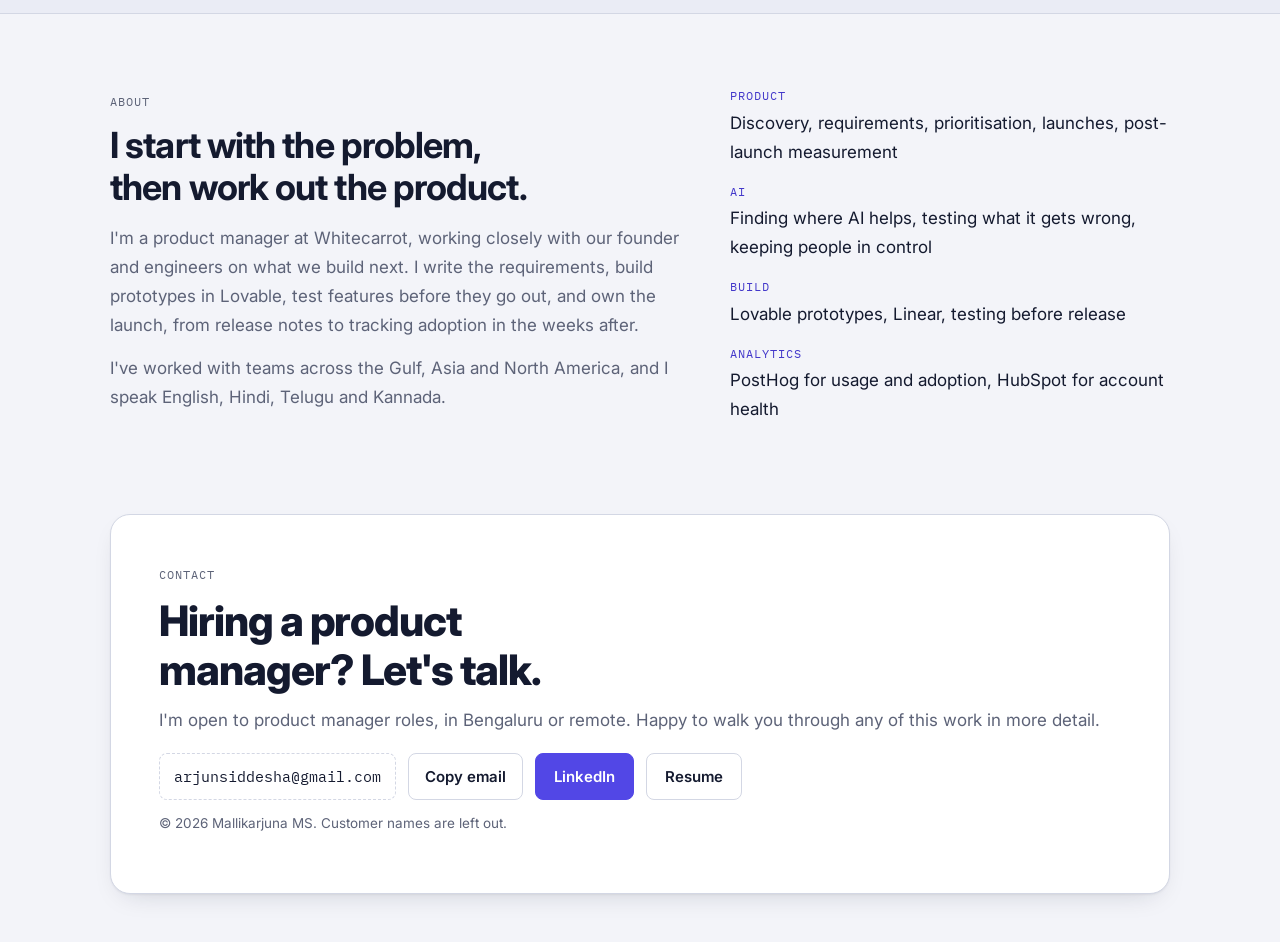
==== commit 24bf85f7: "Add files via upload" ====
--- a/index.html
+++ b/index.html
@@ -29,7 +29,7 @@
   <div class="sec-head"><h2>What I've shipped at Whitecarrot</h2><p>Customer problems I took from first conversation to launch, with the decisions behind each one and what changed after. Open any one for the full story.</p></div>
   <div class="cards">
 <a class="card feature" href="multi-brand.html"><div class="pic has-img" style="background-image:url(brand-1.png)"></div><div class="txt"><div class="tags"><span class="tag">Platform</span><span class="tag">Access control</span></div><h3>Multi-brand hiring with brand-level access</h3><p>Groups run hiring for all their brands from one account: each brand with its own careers page, and access controlled by brand.</p><span class="more">Read case study →</span></div></a>
-<a class="card" href="hrms-integration.html"><div class="pic has-img" style="background-image:url(hrms-1.png)"></div><div class="txt"><div class="tags"><span class="tag">Integration</span></div><h3>From hired candidate to employee in one step</h3><p>Hired candidates become employees in Bayzat HRMS, with their details and documents, in two steps.</p><span class="more">Read case study →</span></div></a>
+<a class="card" href="hrms-integration.html"><div class="pic has-img" style="background-image:url(hrms-1.png)"></div><div class="txt"><div class="tags"><span class="tag">Integration</span></div><h3>From hired candidate to employee, without retyping</h3><p>Hired candidates become employees in Bayzat HRMS, with their details and documents, in two steps.</p><span class="more">Read case study →</span></div></a>
 <a class="card" href="self-serve-onboarding.html"><div class="pic has-img" style="background-image:url(onb-1.png)"></div><div class="txt"><div class="tags"><span class="tag">Onboarding</span><span class="tag">Support</span></div><h3>Self-serve onboarding and support</h3><p>Onboarding checklists, support tickets and enhancement requests, all inside the product and all tracked.</p><span class="more">Read case study →</span></div></a>
 <a class="card" href="panel-scheduling.html"><div class="pic has-img" style="background-image:url(booking-2.png)"></div><div class="txt"><div class="tags"><span class="tag">Scheduling</span></div><h3>Panel interview scheduling</h3><p>One booking link that shows only the times when every interviewer is free.</p><span class="more">Read case study →</span></div></a>
 <a class="card" href="ai-job-matching.html"><div class="pic has-img" style="background-image:url(match-2.png)"></div><div class="txt"><div class="tags"><span class="tag">AI</span><span class="tag">Talent pool</span></div><h3>Making the talent pool a place to hire from</h3><p>Recruiters find the best open job for any talent pool candidate in one click, and the pool now fills itself from the careers page and email.</p><span class="more">Read case study →</span></div></a>
